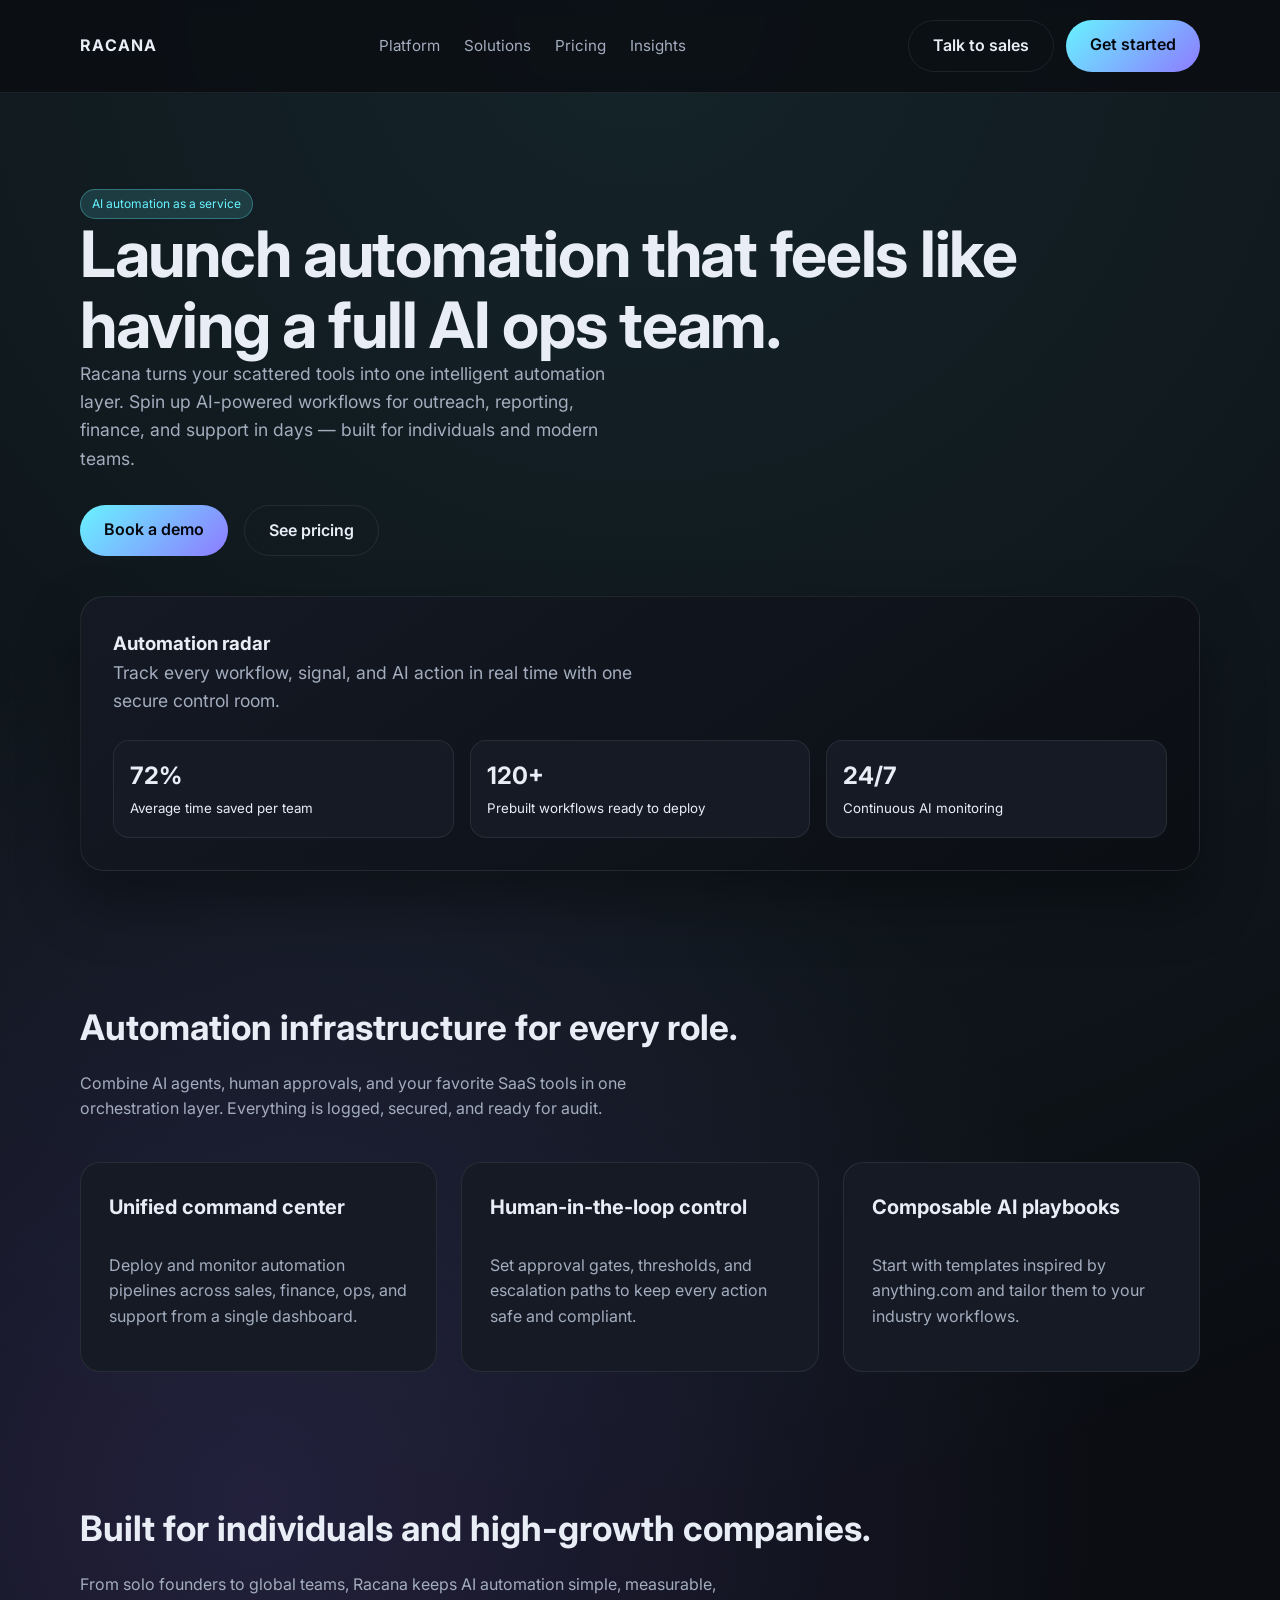
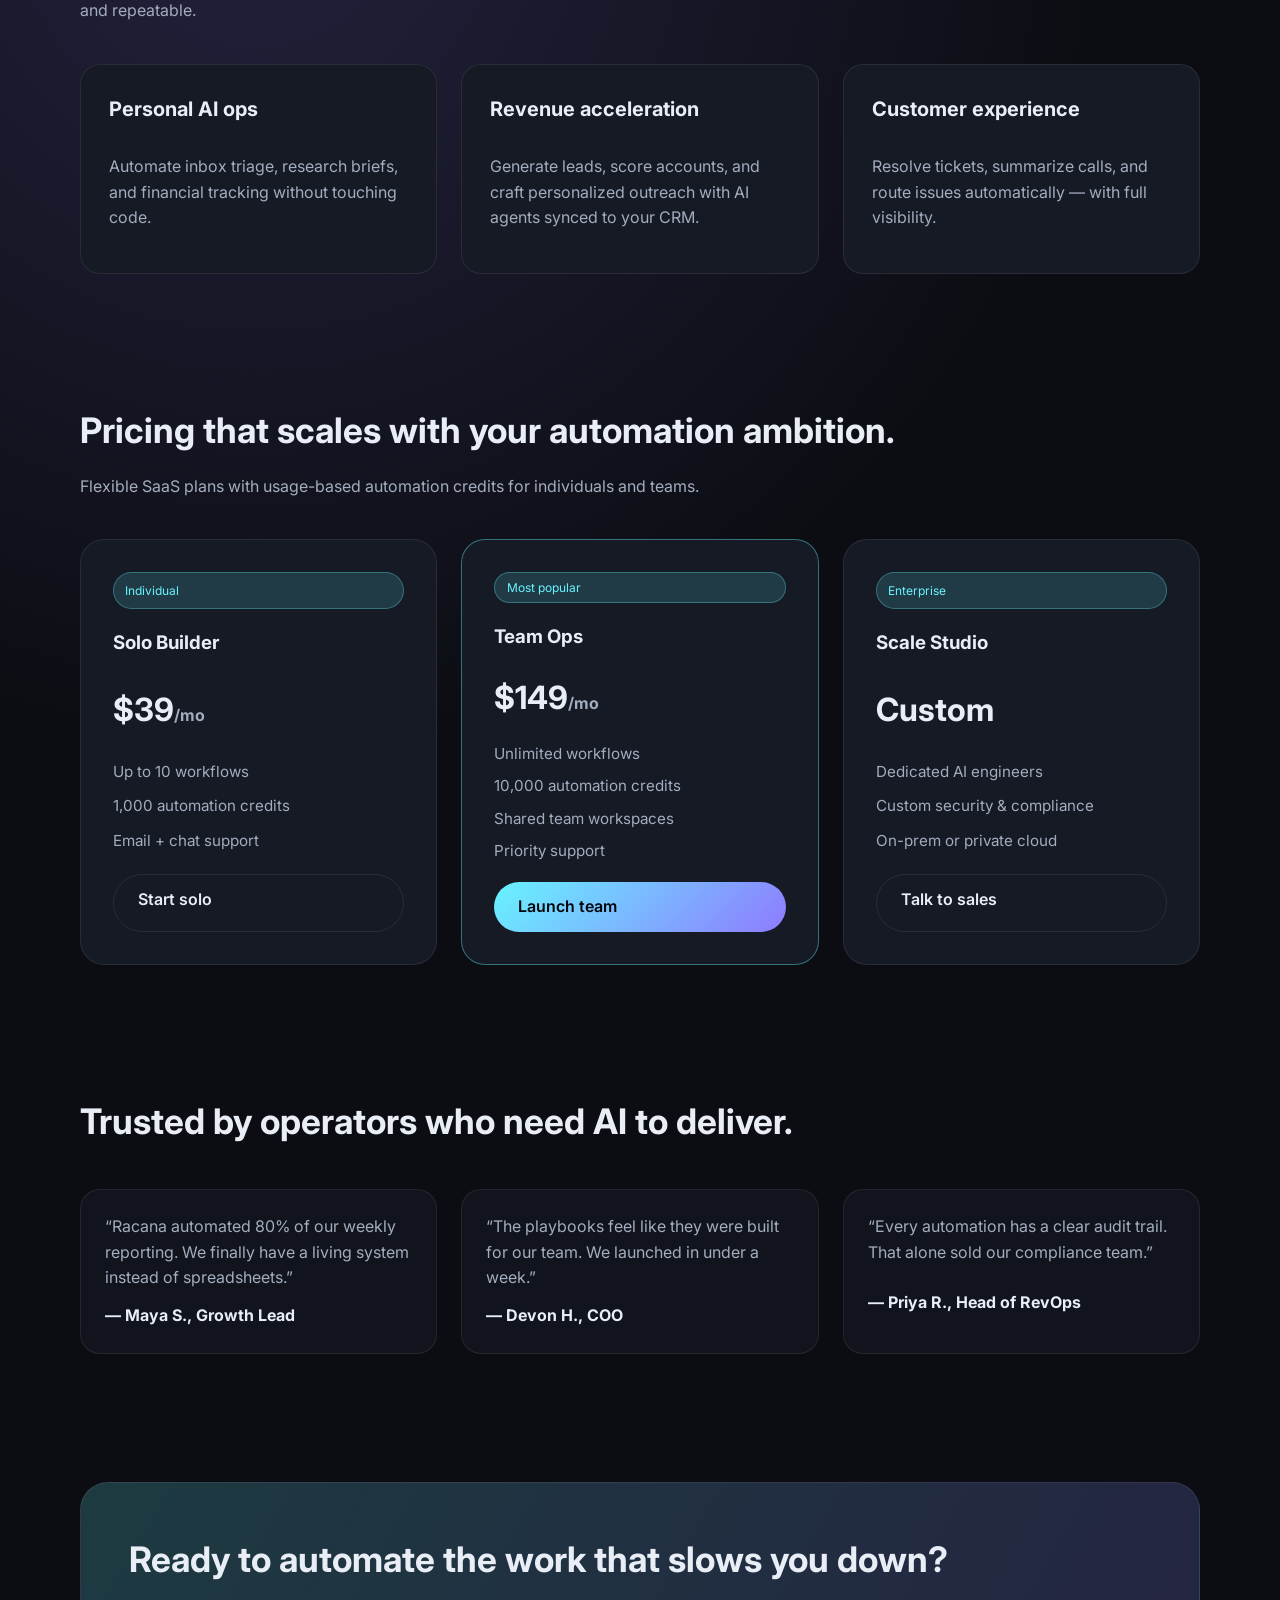
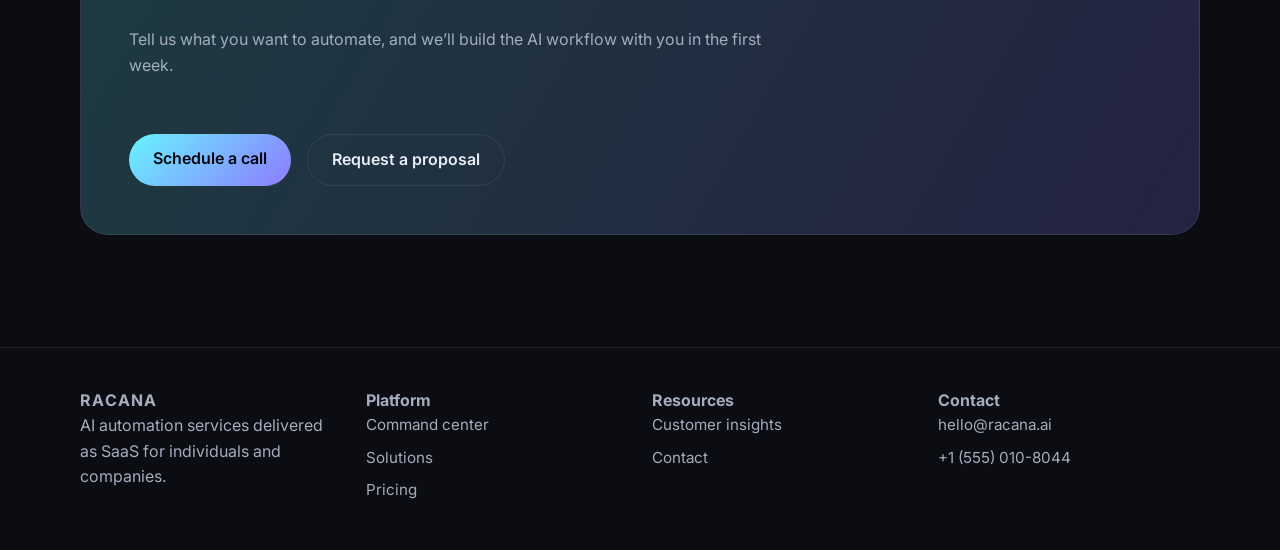
==== index.html @ 35eb3163 "Add AI automation landing page" ====
<!DOCTYPE html>
<html lang="en">
<head>
  <meta charset="UTF-8" />
  <meta name="viewport" content="width=device-width, initial-scale=1" />
  <title>Racana AI Automation</title>
  <link rel="preconnect" href="https://fonts.googleapis.com" />
  <link rel="preconnect" href="https://fonts.gstatic.com" crossorigin />
  <link href="https://fonts.googleapis.com/css2?family=Inter:wght@300;400;500;600;700&display=swap" rel="stylesheet" />
  <style>
    :root {
      color-scheme: dark;
      --bg: #0b0d12;
      --bg-alt: #11141c;
      --card: #151a25;
      --accent: #68f3ff;
      --accent-2: #8e7bff;
      --text: #e8edf6;
      --muted: #a3adbe;
      --line: rgba(255, 255, 255, 0.08);
    }

    * {
      box-sizing: border-box;
      margin: 0;
      padding: 0;
      font-family: "Inter", system-ui, -apple-system, sans-serif;
    }

    body {
      background: radial-gradient(circle at top, rgba(104, 243, 255, 0.1), transparent 40%),
        radial-gradient(circle at 20% 40%, rgba(142, 123, 255, 0.18), transparent 35%),
        var(--bg);
      color: var(--text);
      line-height: 1.6;
    }

    a {
      color: inherit;
      text-decoration: none;
    }

    header {
      border-bottom: 1px solid var(--line);
      backdrop-filter: blur(8px);
      position: sticky;
      top: 0;
      z-index: 10;
      background: rgba(11, 13, 18, 0.8);
    }

    .container {
      width: min(1120px, 92vw);
      margin: 0 auto;
    }

    .nav {
      display: flex;
      align-items: center;
      justify-content: space-between;
      padding: 1.25rem 0;
    }

    .logo {
      font-weight: 700;
      letter-spacing: 0.08em;
      font-size: 1rem;
    }

    .nav-links {
      display: flex;
      gap: 1.5rem;
      font-size: 0.95rem;
      color: var(--muted);
    }

    .nav-cta {
      display: flex;
      gap: 0.75rem;
    }

    .btn {
      padding: 0.75rem 1.5rem;
      border-radius: 999px;
      border: 1px solid var(--line);
      font-weight: 600;
      transition: all 0.2s ease;
    }

    .btn-primary {
      background: linear-gradient(135deg, var(--accent), var(--accent-2));
      color: #05070d;
      border: none;
    }

    .btn:hover {
      transform: translateY(-1px);
      box-shadow: 0 12px 24px rgba(0, 0, 0, 0.25);
    }

    .hero {
      padding: 6rem 0 4rem;
      display: grid;
      gap: 2.5rem;
    }

    .hero h1 {
      font-size: clamp(2.5rem, 5vw, 4rem);
      letter-spacing: -0.02em;
      line-height: 1.1;
    }

    .hero p {
      font-size: 1.1rem;
      color: var(--muted);
      max-width: 560px;
    }

    .hero-actions {
      display: flex;
      flex-wrap: wrap;
      gap: 1rem;
      margin-top: 2rem;
    }

    .hero-panel {
      background: linear-gradient(145deg, rgba(21, 26, 37, 0.9), rgba(11, 13, 18, 0.9));
      border: 1px solid var(--line);
      border-radius: 1.5rem;
      padding: 2rem;
      display: grid;
      gap: 1.5rem;
      box-shadow: 0 30px 60px rgba(0, 0, 0, 0.35);
    }

    .hero-metrics {
      display: grid;
      grid-template-columns: repeat(auto-fit, minmax(160px, 1fr));
      gap: 1rem;
    }

    .metric {
      background: var(--card);
      border-radius: 1rem;
      padding: 1rem;
      border: 1px solid var(--line);
    }

    .metric span {
      display: block;
      font-size: 1.5rem;
      font-weight: 700;
    }

    .section {
      padding: 4rem 0;
    }

    .section h2 {
      font-size: 2.2rem;
      margin-bottom: 1rem;
    }

    .section p {
      color: var(--muted);
      max-width: 640px;
    }

    .grid {
      display: grid;
      gap: 1.5rem;
      margin-top: 2.5rem;
    }

    .grid-3 {
      grid-template-columns: repeat(auto-fit, minmax(240px, 1fr));
    }

    .card {
      background: var(--card);
      border-radius: 1.25rem;
      padding: 1.75rem;
      border: 1px solid var(--line);
      display: grid;
      gap: 1rem;
      min-height: 210px;
    }

    .card h3 {
      font-size: 1.25rem;
    }

    .card p {
      color: var(--muted);
    }

    .pricing {
      display: grid;
      grid-template-columns: repeat(auto-fit, minmax(260px, 1fr));
      gap: 1.5rem;
      margin-top: 2.5rem;
    }

    .price-card {
      border-radius: 1.5rem;
      padding: 2rem;
      background: var(--card);
      border: 1px solid var(--line);
      display: grid;
      gap: 1.2rem;
    }

    .price {
      font-size: 2rem;
      font-weight: 700;
    }

    .badge {
      display: inline-flex;
      align-items: center;
      gap: 0.4rem;
      font-size: 0.75rem;
      padding: 0.3rem 0.7rem;
      border-radius: 999px;
      background: rgba(104, 243, 255, 0.15);
      color: var(--accent);
      border: 1px solid rgba(104, 243, 255, 0.3);
    }

    .list {
      display: grid;
      gap: 0.5rem;
      color: var(--muted);
      font-size: 0.95rem;
    }

    .testimonial {
      display: grid;
      gap: 0.75rem;
      background: var(--bg-alt);
      border-radius: 1.25rem;
      padding: 1.5rem;
      border: 1px solid var(--line);
    }

    .cta {
      background: linear-gradient(120deg, rgba(104, 243, 255, 0.2), rgba(142, 123, 255, 0.2));
      padding: 3rem;
      border-radius: 1.75rem;
      border: 1px solid var(--line);
      display: flex;
      flex-direction: column;
      gap: 1.5rem;
      align-items: flex-start;
    }

    footer {
      padding: 2.5rem 0 3rem;
      color: var(--muted);
      border-top: 1px solid var(--line);
      margin-top: 3rem;
    }

    .footer-grid {
      display: grid;
      gap: 1.5rem;
      grid-template-columns: repeat(auto-fit, minmax(160px, 1fr));
    }

    @media (max-width: 720px) {
      .nav-links {
        display: none;
      }

      .hero {
        padding-top: 4rem;
      }

      .cta {
        padding: 2rem;
      }
    }
  </style>
</head>
<body>
  <header>
    <div class="container nav">
      <div class="logo">RACANA</div>
      <nav class="nav-links">
        <a href="#platform">Platform</a>
        <a href="#solutions">Solutions</a>
        <a href="#pricing">Pricing</a>
        <a href="#insights">Insights</a>
      </nav>
      <div class="nav-cta">
        <a class="btn" href="#contact">Talk to sales</a>
        <a class="btn btn-primary" href="#contact">Get started</a>
      </div>
    </div>
  </header>

  <main>
    <section class="hero container">
      <div>
        <span class="badge">AI automation as a service</span>
        <h1>Launch automation that feels like having a full AI ops team.</h1>
        <p>
          Racana turns your scattered tools into one intelligent automation layer. Spin up AI-powered workflows for
          outreach, reporting, finance, and support in days — built for individuals and modern teams.
        </p>
        <div class="hero-actions">
          <a class="btn btn-primary" href="#contact">Book a demo</a>
          <a class="btn" href="#pricing">See pricing</a>
        </div>
      </div>
      <div class="hero-panel">
        <div>
          <h3>Automation radar</h3>
          <p>Track every workflow, signal, and AI action in real time with one secure control room.</p>
        </div>
        <div class="hero-metrics">
          <div class="metric">
            <span>72%</span>
            <small>Average time saved per team</small>
          </div>
          <div class="metric">
            <span>120+</span>
            <small>Prebuilt workflows ready to deploy</small>
          </div>
          <div class="metric">
            <span>24/7</span>
            <small>Continuous AI monitoring</small>
          </div>
        </div>
      </div>
    </section>

    <section id="platform" class="section container">
      <h2>Automation infrastructure for every role.</h2>
      <p>
        Combine AI agents, human approvals, and your favorite SaaS tools in one orchestration layer. Everything is
        logged, secured, and ready for audit.
      </p>
      <div class="grid grid-3">
        <div class="card">
          <h3>Unified command center</h3>
          <p>Deploy and monitor automation pipelines across sales, finance, ops, and support from a single dashboard.</p>
        </div>
        <div class="card">
          <h3>Human-in-the-loop control</h3>
          <p>Set approval gates, thresholds, and escalation paths to keep every action safe and compliant.</p>
        </div>
        <div class="card">
          <h3>Composable AI playbooks</h3>
          <p>Start with templates inspired by anything.com and tailor them to your industry workflows.</p>
        </div>
      </div>
    </section>

    <section id="solutions" class="section container">
      <h2>Built for individuals and high-growth companies.</h2>
      <p>
        From solo founders to global teams, Racana keeps AI automation simple, measurable, and repeatable.
      </p>
      <div class="grid grid-3">
        <div class="card">
          <h3>Personal AI ops</h3>
          <p>Automate inbox triage, research briefs, and financial tracking without touching code.</p>
        </div>
        <div class="card">
          <h3>Revenue acceleration</h3>
          <p>Generate leads, score accounts, and craft personalized outreach with AI agents synced to your CRM.</p>
        </div>
        <div class="card">
          <h3>Customer experience</h3>
          <p>Resolve tickets, summarize calls, and route issues automatically — with full visibility.</p>
        </div>
      </div>
    </section>

    <section id="pricing" class="section container">
      <h2>Pricing that scales with your automation ambition.</h2>
      <p>Flexible SaaS plans with usage-based automation credits for individuals and teams.</p>
      <div class="pricing">
        <div class="price-card">
          <span class="badge">Individual</span>
          <h3>Solo Builder</h3>
          <div class="price">$39<span style="font-size: 1rem; color: var(--muted);">/mo</span></div>
          <div class="list">
            <span>Up to 10 workflows</span>
            <span>1,000 automation credits</span>
            <span>Email + chat support</span>
          </div>
          <a class="btn" href="#contact">Start solo</a>
        </div>
        <div class="price-card" style="border: 1px solid rgba(104, 243, 255, 0.4);">
          <span class="badge">Most popular</span>
          <h3>Team Ops</h3>
          <div class="price">$149<span style="font-size: 1rem; color: var(--muted);">/mo</span></div>
          <div class="list">
            <span>Unlimited workflows</span>
            <span>10,000 automation credits</span>
            <span>Shared team workspaces</span>
            <span>Priority support</span>
          </div>
          <a class="btn btn-primary" href="#contact">Launch team</a>
        </div>
        <div class="price-card">
          <span class="badge">Enterprise</span>
          <h3>Scale Studio</h3>
          <div class="price">Custom</div>
          <div class="list">
            <span>Dedicated AI engineers</span>
            <span>Custom security & compliance</span>
            <span>On-prem or private cloud</span>
          </div>
          <a class="btn" href="#contact">Talk to sales</a>
        </div>
      </div>
    </section>

    <section id="insights" class="section container">
      <h2>Trusted by operators who need AI to deliver.</h2>
      <div class="grid grid-3">
        <div class="testimonial">
          <p>“Racana automated 80% of our weekly reporting. We finally have a living system instead of spreadsheets.”</p>
          <strong>— Maya S., Growth Lead</strong>
        </div>
        <div class="testimonial">
          <p>“The playbooks feel like they were built for our team. We launched in under a week.”</p>
          <strong>— Devon H., COO</strong>
        </div>
        <div class="testimonial">
          <p>“Every automation has a clear audit trail. That alone sold our compliance team.”</p>
          <strong>— Priya R., Head of RevOps</strong>
        </div>
      </div>
    </section>

    <section id="contact" class="section container">
      <div class="cta">
        <h2>Ready to automate the work that slows you down?</h2>
        <p>Tell us what you want to automate, and we’ll build the AI workflow with you in the first week.</p>
        <div class="hero-actions">
          <a class="btn btn-primary" href="mailto:hello@racana.ai">Schedule a call</a>
          <a class="btn" href="mailto:hello@racana.ai">Request a proposal</a>
        </div>
      </div>
    </section>
  </main>

  <footer>
    <div class="container footer-grid">
      <div>
        <div class="logo">RACANA</div>
        <p>AI automation services delivered as SaaS for individuals and companies.</p>
      </div>
      <div>
        <strong>Platform</strong>
        <div class="list">
          <a href="#platform">Command center</a>
          <a href="#solutions">Solutions</a>
          <a href="#pricing">Pricing</a>
        </div>
      </div>
      <div>
        <strong>Resources</strong>
        <div class="list">
          <a href="#insights">Customer insights</a>
          <a href="#contact">Contact</a>
        </div>
      </div>
      <div>
        <strong>Contact</strong>
        <div class="list">
          <span>hello@racana.ai</span>
          <span>+1 (555) 010-8044</span>
        </div>
      </div>
    </div>
  </footer>
</body>
</html>
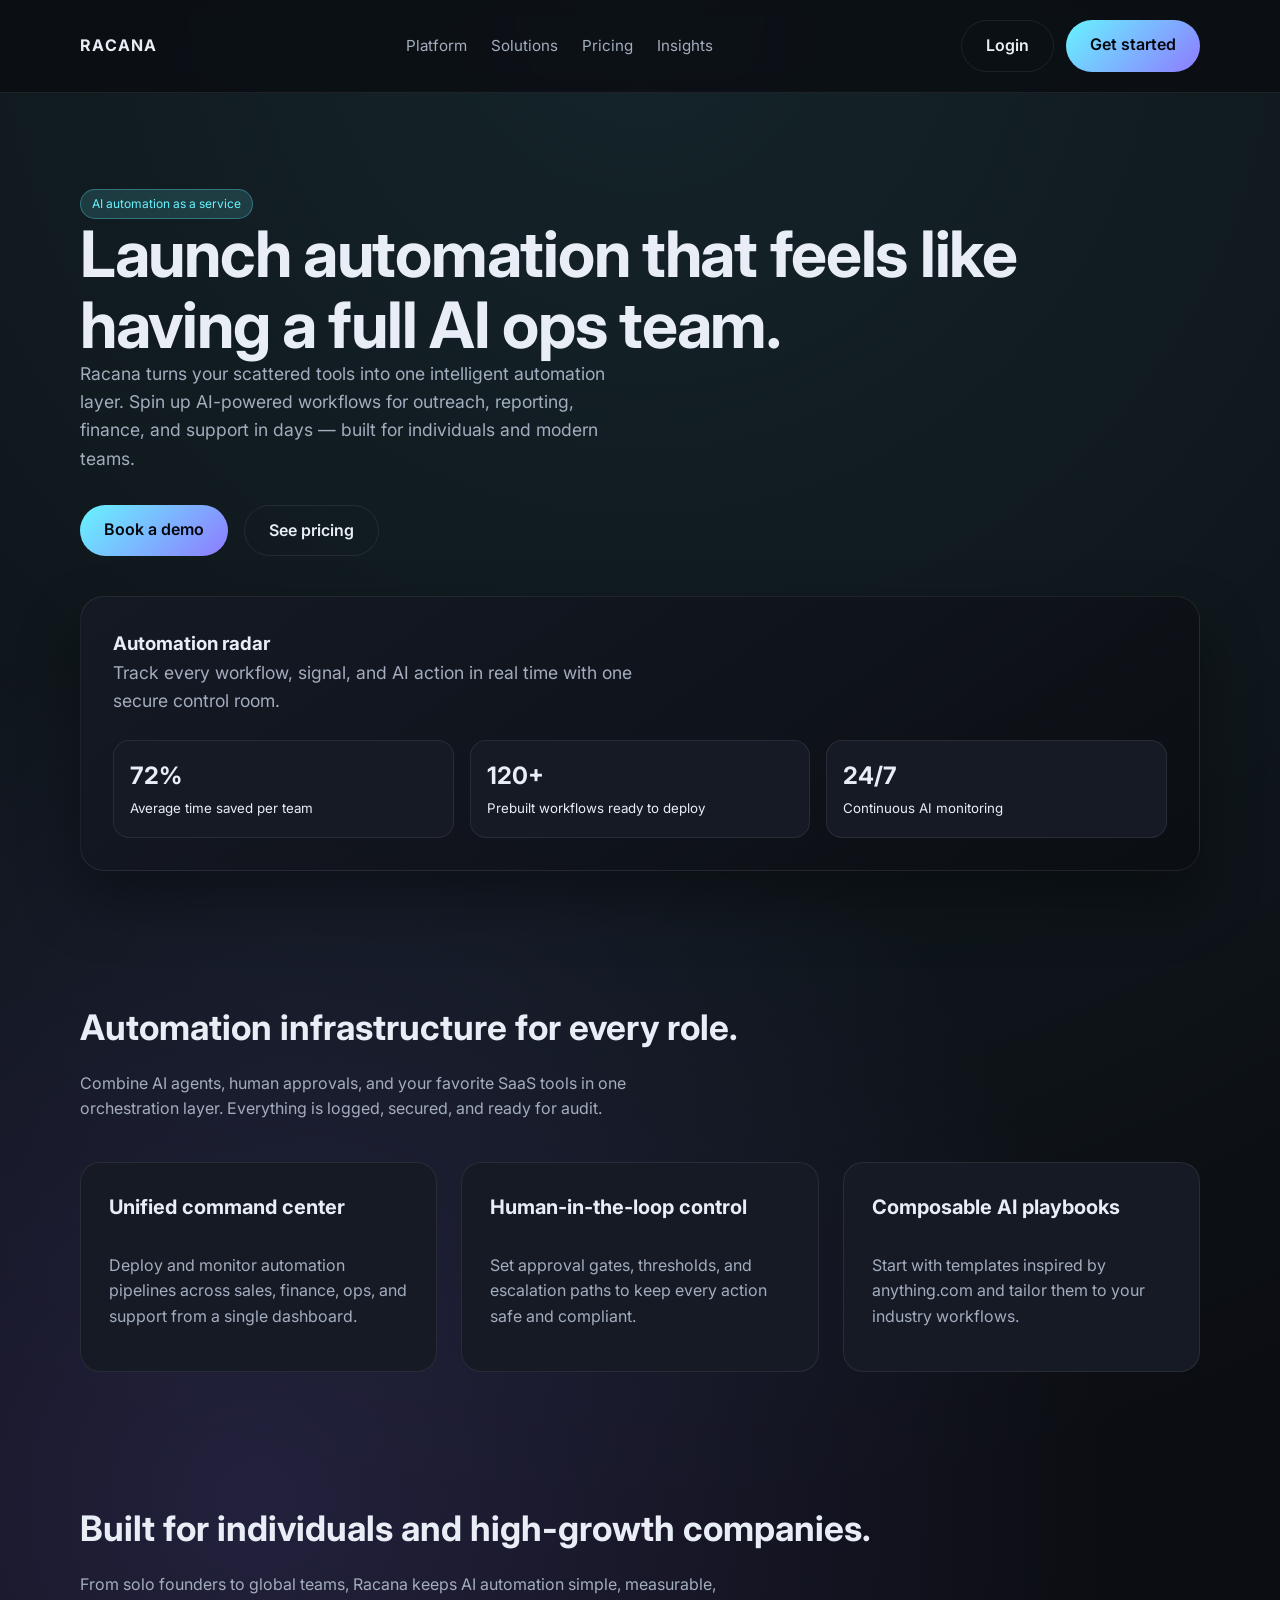
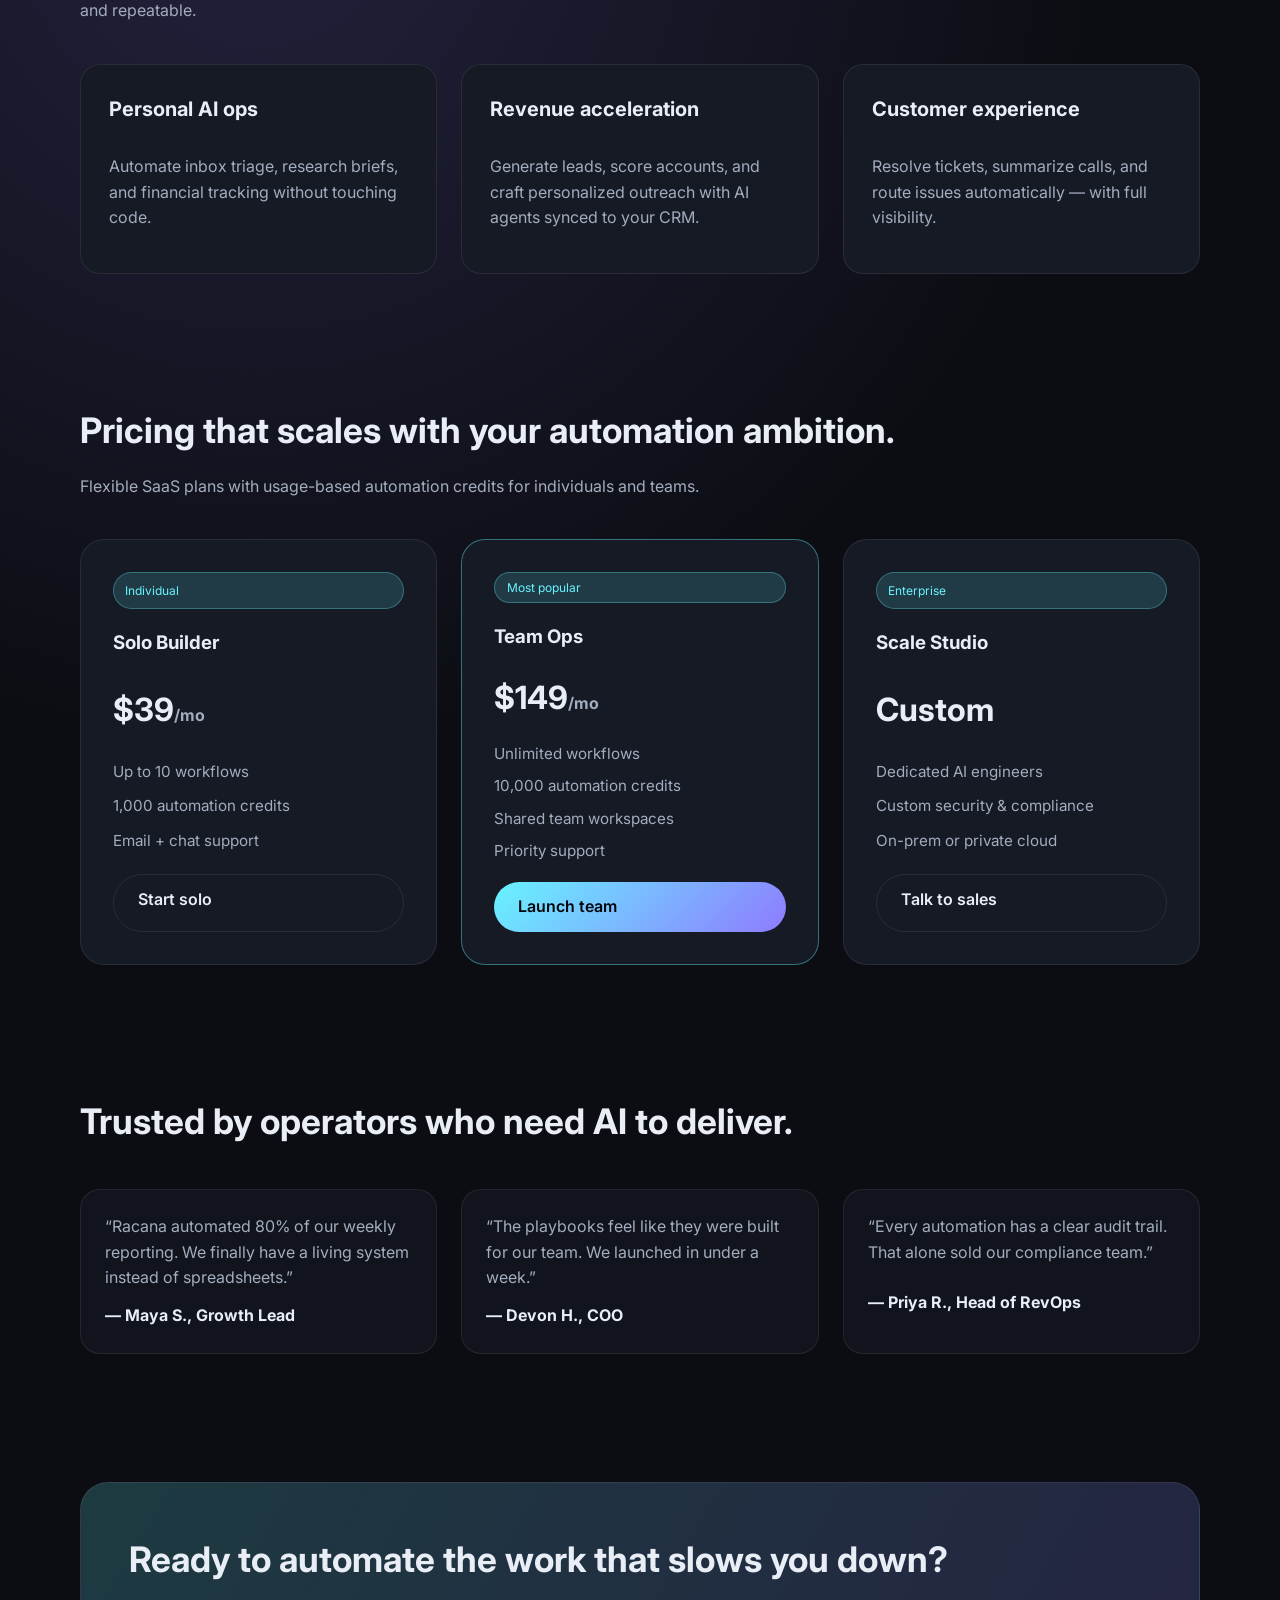
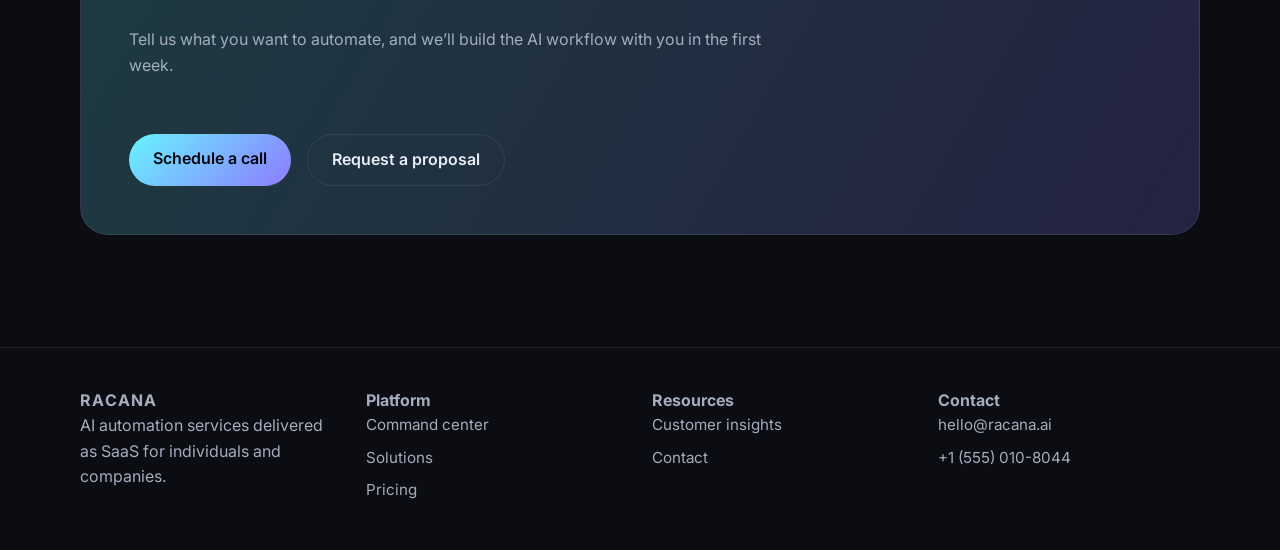
==== commit 44531c41: "Add Google login page" ====
--- a/index.html
+++ b/index.html
@@ -7,280 +7,7 @@
   <link rel="preconnect" href="https://fonts.googleapis.com" />
   <link rel="preconnect" href="https://fonts.gstatic.com" crossorigin />
   <link href="https://fonts.googleapis.com/css2?family=Inter:wght@300;400;500;600;700&display=swap" rel="stylesheet" />
-  <style>
-    :root {
-      color-scheme: dark;
-      --bg: #0b0d12;
-      --bg-alt: #11141c;
-      --card: #151a25;
-      --accent: #68f3ff;
-      --accent-2: #8e7bff;
-      --text: #e8edf6;
-      --muted: #a3adbe;
-      --line: rgba(255, 255, 255, 0.08);
-    }
-
-    * {
-      box-sizing: border-box;
-      margin: 0;
-      padding: 0;
-      font-family: "Inter", system-ui, -apple-system, sans-serif;
-    }
-
-    body {
-      background: radial-gradient(circle at top, rgba(104, 243, 255, 0.1), transparent 40%),
-        radial-gradient(circle at 20% 40%, rgba(142, 123, 255, 0.18), transparent 35%),
-        var(--bg);
-      color: var(--text);
-      line-height: 1.6;
-    }
-
-    a {
-      color: inherit;
-      text-decoration: none;
-    }
-
-    header {
-      border-bottom: 1px solid var(--line);
-      backdrop-filter: blur(8px);
-      position: sticky;
-      top: 0;
-      z-index: 10;
-      background: rgba(11, 13, 18, 0.8);
-    }
-
-    .container {
-      width: min(1120px, 92vw);
-      margin: 0 auto;
-    }
-
-    .nav {
-      display: flex;
-      align-items: center;
-      justify-content: space-between;
-      padding: 1.25rem 0;
-    }
-
-    .logo {
-      font-weight: 700;
-      letter-spacing: 0.08em;
-      font-size: 1rem;
-    }
-
-    .nav-links {
-      display: flex;
-      gap: 1.5rem;
-      font-size: 0.95rem;
-      color: var(--muted);
-    }
-
-    .nav-cta {
-      display: flex;
-      gap: 0.75rem;
-    }
-
-    .btn {
-      padding: 0.75rem 1.5rem;
-      border-radius: 999px;
-      border: 1px solid var(--line);
-      font-weight: 600;
-      transition: all 0.2s ease;
-    }
-
-    .btn-primary {
-      background: linear-gradient(135deg, var(--accent), var(--accent-2));
-      color: #05070d;
-      border: none;
-    }
-
-    .btn:hover {
-      transform: translateY(-1px);
-      box-shadow: 0 12px 24px rgba(0, 0, 0, 0.25);
-    }
-
-    .hero {
-      padding: 6rem 0 4rem;
-      display: grid;
-      gap: 2.5rem;
-    }
-
-    .hero h1 {
-      font-size: clamp(2.5rem, 5vw, 4rem);
-      letter-spacing: -0.02em;
-      line-height: 1.1;
-    }
-
-    .hero p {
-      font-size: 1.1rem;
-      color: var(--muted);
-      max-width: 560px;
-    }
-
-    .hero-actions {
-      display: flex;
-      flex-wrap: wrap;
-      gap: 1rem;
-      margin-top: 2rem;
-    }
-
-    .hero-panel {
-      background: linear-gradient(145deg, rgba(21, 26, 37, 0.9), rgba(11, 13, 18, 0.9));
-      border: 1px solid var(--line);
-      border-radius: 1.5rem;
-      padding: 2rem;
-      display: grid;
-      gap: 1.5rem;
-      box-shadow: 0 30px 60px rgba(0, 0, 0, 0.35);
-    }
-
-    .hero-metrics {
-      display: grid;
-      grid-template-columns: repeat(auto-fit, minmax(160px, 1fr));
-      gap: 1rem;
-    }
-
-    .metric {
-      background: var(--card);
-      border-radius: 1rem;
-      padding: 1rem;
-      border: 1px solid var(--line);
-    }
-
-    .metric span {
-      display: block;
-      font-size: 1.5rem;
-      font-weight: 700;
-    }
-
-    .section {
-      padding: 4rem 0;
-    }
-
-    .section h2 {
-      font-size: 2.2rem;
-      margin-bottom: 1rem;
-    }
-
-    .section p {
-      color: var(--muted);
-      max-width: 640px;
-    }
-
-    .grid {
-      display: grid;
-      gap: 1.5rem;
-      margin-top: 2.5rem;
-    }
-
-    .grid-3 {
-      grid-template-columns: repeat(auto-fit, minmax(240px, 1fr));
-    }
-
-    .card {
-      background: var(--card);
-      border-radius: 1.25rem;
-      padding: 1.75rem;
-      border: 1px solid var(--line);
-      display: grid;
-      gap: 1rem;
-      min-height: 210px;
-    }
-
-    .card h3 {
-      font-size: 1.25rem;
-    }
-
-    .card p {
-      color: var(--muted);
-    }
-
-    .pricing {
-      display: grid;
-      grid-template-columns: repeat(auto-fit, minmax(260px, 1fr));
-      gap: 1.5rem;
-      margin-top: 2.5rem;
-    }
-
-    .price-card {
-      border-radius: 1.5rem;
-      padding: 2rem;
-      background: var(--card);
-      border: 1px solid var(--line);
-      display: grid;
-      gap: 1.2rem;
-    }
-
-    .price {
-      font-size: 2rem;
-      font-weight: 700;
-    }
-
-    .badge {
-      display: inline-flex;
-      align-items: center;
-      gap: 0.4rem;
-      font-size: 0.75rem;
-      padding: 0.3rem 0.7rem;
-      border-radius: 999px;
-      background: rgba(104, 243, 255, 0.15);
-      color: var(--accent);
-      border: 1px solid rgba(104, 243, 255, 0.3);
-    }
-
-    .list {
-      display: grid;
-      gap: 0.5rem;
-      color: var(--muted);
-      font-size: 0.95rem;
-    }
-
-    .testimonial {
-      display: grid;
-      gap: 0.75rem;
-      background: var(--bg-alt);
-      border-radius: 1.25rem;
-      padding: 1.5rem;
-      border: 1px solid var(--line);
-    }
-
-    .cta {
-      background: linear-gradient(120deg, rgba(104, 243, 255, 0.2), rgba(142, 123, 255, 0.2));
-      padding: 3rem;
-      border-radius: 1.75rem;
-      border: 1px solid var(--line);
-      display: flex;
-      flex-direction: column;
-      gap: 1.5rem;
-      align-items: flex-start;
-    }
-
-    footer {
-      padding: 2.5rem 0 3rem;
-      color: var(--muted);
-      border-top: 1px solid var(--line);
-      margin-top: 3rem;
-    }
-
-    .footer-grid {
-      display: grid;
-      gap: 1.5rem;
-      grid-template-columns: repeat(auto-fit, minmax(160px, 1fr));
-    }
-
-    @media (max-width: 720px) {
-      .nav-links {
-        display: none;
-      }
-
-      .hero {
-        padding-top: 4rem;
-      }
-
-      .cta {
-        padding: 2rem;
-      }
-    }
-  </style>
+  <link rel="stylesheet" href="css/main.css" />
 </head>
 <body>
   <header>
@@ -293,7 +20,7 @@
         <a href="#insights">Insights</a>
       </nav>
       <div class="nav-cta">
-        <a class="btn" href="#contact">Talk to sales</a>
+        <a class="btn" href="google-login.html">Login</a>
         <a class="btn btn-primary" href="#contact">Get started</a>
       </div>
     </div>
@@ -479,5 +206,6 @@
       </div>
     </div>
   </footer>
+  <script src="js/main.js"></script>
 </body>
 </html>
--- a/css/main.css
+++ b/css/main.css
@@ -0,0 +1,272 @@
+:root {
+  color-scheme: dark;
+  --bg: #0b0d12;
+  --bg-alt: #11141c;
+  --card: #151a25;
+  --accent: #68f3ff;
+  --accent-2: #8e7bff;
+  --text: #e8edf6;
+  --muted: #a3adbe;
+  --line: rgba(255, 255, 255, 0.08);
+}
+
+* {
+  box-sizing: border-box;
+  margin: 0;
+  padding: 0;
+  font-family: "Inter", system-ui, -apple-system, sans-serif;
+}
+
+body {
+  background: radial-gradient(circle at top, rgba(104, 243, 255, 0.1), transparent 40%),
+    radial-gradient(circle at 20% 40%, rgba(142, 123, 255, 0.18), transparent 35%),
+    var(--bg);
+  color: var(--text);
+  line-height: 1.6;
+}
+
+a {
+  color: inherit;
+  text-decoration: none;
+}
+
+header {
+  border-bottom: 1px solid var(--line);
+  backdrop-filter: blur(8px);
+  position: sticky;
+  top: 0;
+  z-index: 10;
+  background: rgba(11, 13, 18, 0.8);
+}
+
+.container {
+  width: min(1120px, 92vw);
+  margin: 0 auto;
+}
+
+.nav {
+  display: flex;
+  align-items: center;
+  justify-content: space-between;
+  padding: 1.25rem 0;
+}
+
+.logo {
+  font-weight: 700;
+  letter-spacing: 0.08em;
+  font-size: 1rem;
+}
+
+.nav-links {
+  display: flex;
+  gap: 1.5rem;
+  font-size: 0.95rem;
+  color: var(--muted);
+}
+
+.nav-cta {
+  display: flex;
+  gap: 0.75rem;
+}
+
+.btn {
+  padding: 0.75rem 1.5rem;
+  border-radius: 999px;
+  border: 1px solid var(--line);
+  font-weight: 600;
+  transition: all 0.2s ease;
+}
+
+.btn-primary {
+  background: linear-gradient(135deg, var(--accent), var(--accent-2));
+  color: #05070d;
+  border: none;
+}
+
+.btn:hover {
+  transform: translateY(-1px);
+  box-shadow: 0 12px 24px rgba(0, 0, 0, 0.25);
+}
+
+.hero {
+  padding: 6rem 0 4rem;
+  display: grid;
+  gap: 2.5rem;
+}
+
+.hero h1 {
+  font-size: clamp(2.5rem, 5vw, 4rem);
+  letter-spacing: -0.02em;
+  line-height: 1.1;
+}
+
+.hero p {
+  font-size: 1.1rem;
+  color: var(--muted);
+  max-width: 560px;
+}
+
+.hero-actions {
+  display: flex;
+  flex-wrap: wrap;
+  gap: 1rem;
+  margin-top: 2rem;
+}
+
+.hero-panel {
+  background: linear-gradient(145deg, rgba(21, 26, 37, 0.9), rgba(11, 13, 18, 0.9));
+  border: 1px solid var(--line);
+  border-radius: 1.5rem;
+  padding: 2rem;
+  display: grid;
+  gap: 1.5rem;
+  box-shadow: 0 30px 60px rgba(0, 0, 0, 0.35);
+}
+
+.hero-metrics {
+  display: grid;
+  grid-template-columns: repeat(auto-fit, minmax(160px, 1fr));
+  gap: 1rem;
+}
+
+.metric {
+  background: var(--card);
+  border-radius: 1rem;
+  padding: 1rem;
+  border: 1px solid var(--line);
+}
+
+.metric span {
+  display: block;
+  font-size: 1.5rem;
+  font-weight: 700;
+}
+
+.section {
+  padding: 4rem 0;
+}
+
+.section h2 {
+  font-size: 2.2rem;
+  margin-bottom: 1rem;
+}
+
+.section p {
+  color: var(--muted);
+  max-width: 640px;
+}
+
+.grid {
+  display: grid;
+  gap: 1.5rem;
+  margin-top: 2.5rem;
+}
+
+.grid-3 {
+  grid-template-columns: repeat(auto-fit, minmax(240px, 1fr));
+}
+
+.card {
+  background: var(--card);
+  border-radius: 1.25rem;
+  padding: 1.75rem;
+  border: 1px solid var(--line);
+  display: grid;
+  gap: 1rem;
+  min-height: 210px;
+}
+
+.card h3 {
+  font-size: 1.25rem;
+}
+
+.card p {
+  color: var(--muted);
+}
+
+.pricing {
+  display: grid;
+  grid-template-columns: repeat(auto-fit, minmax(260px, 1fr));
+  gap: 1.5rem;
+  margin-top: 2.5rem;
+}
+
+.price-card {
+  border-radius: 1.5rem;
+  padding: 2rem;
+  background: var(--card);
+  border: 1px solid var(--line);
+  display: grid;
+  gap: 1.2rem;
+}
+
+.price {
+  font-size: 2rem;
+  font-weight: 700;
+}
+
+.badge {
+  display: inline-flex;
+  align-items: center;
+  gap: 0.4rem;
+  font-size: 0.75rem;
+  padding: 0.3rem 0.7rem;
+  border-radius: 999px;
+  background: rgba(104, 243, 255, 0.15);
+  color: var(--accent);
+  border: 1px solid rgba(104, 243, 255, 0.3);
+}
+
+.list {
+  display: grid;
+  gap: 0.5rem;
+  color: var(--muted);
+  font-size: 0.95rem;
+}
+
+.testimonial {
+  display: grid;
+  gap: 0.75rem;
+  background: var(--bg-alt);
+  border-radius: 1.25rem;
+  padding: 1.5rem;
+  border: 1px solid var(--line);
+}
+
+.cta {
+  background: linear-gradient(120deg, rgba(104, 243, 255, 0.2), rgba(142, 123, 255, 0.2));
+  padding: 3rem;
+  border-radius: 1.75rem;
+  border: 1px solid var(--line);
+  display: flex;
+  flex-direction: column;
+  gap: 1.5rem;
+  align-items: flex-start;
+}
+
+footer {
+  padding: 2.5rem 0 3rem;
+  color: var(--muted);
+  border-top: 1px solid var(--line);
+  margin-top: 3rem;
+}
+
+.footer-grid {
+  display: grid;
+  gap: 1.5rem;
+  grid-template-columns: repeat(auto-fit, minmax(160px, 1fr));
+}
+
+@media (max-width: 720px) {
+  .nav-links {
+    display: none;
+  }
+
+  .hero {
+    padding-top: 4rem;
+  }
+
+  .cta {
+    padding: 2rem;
+  }
+}
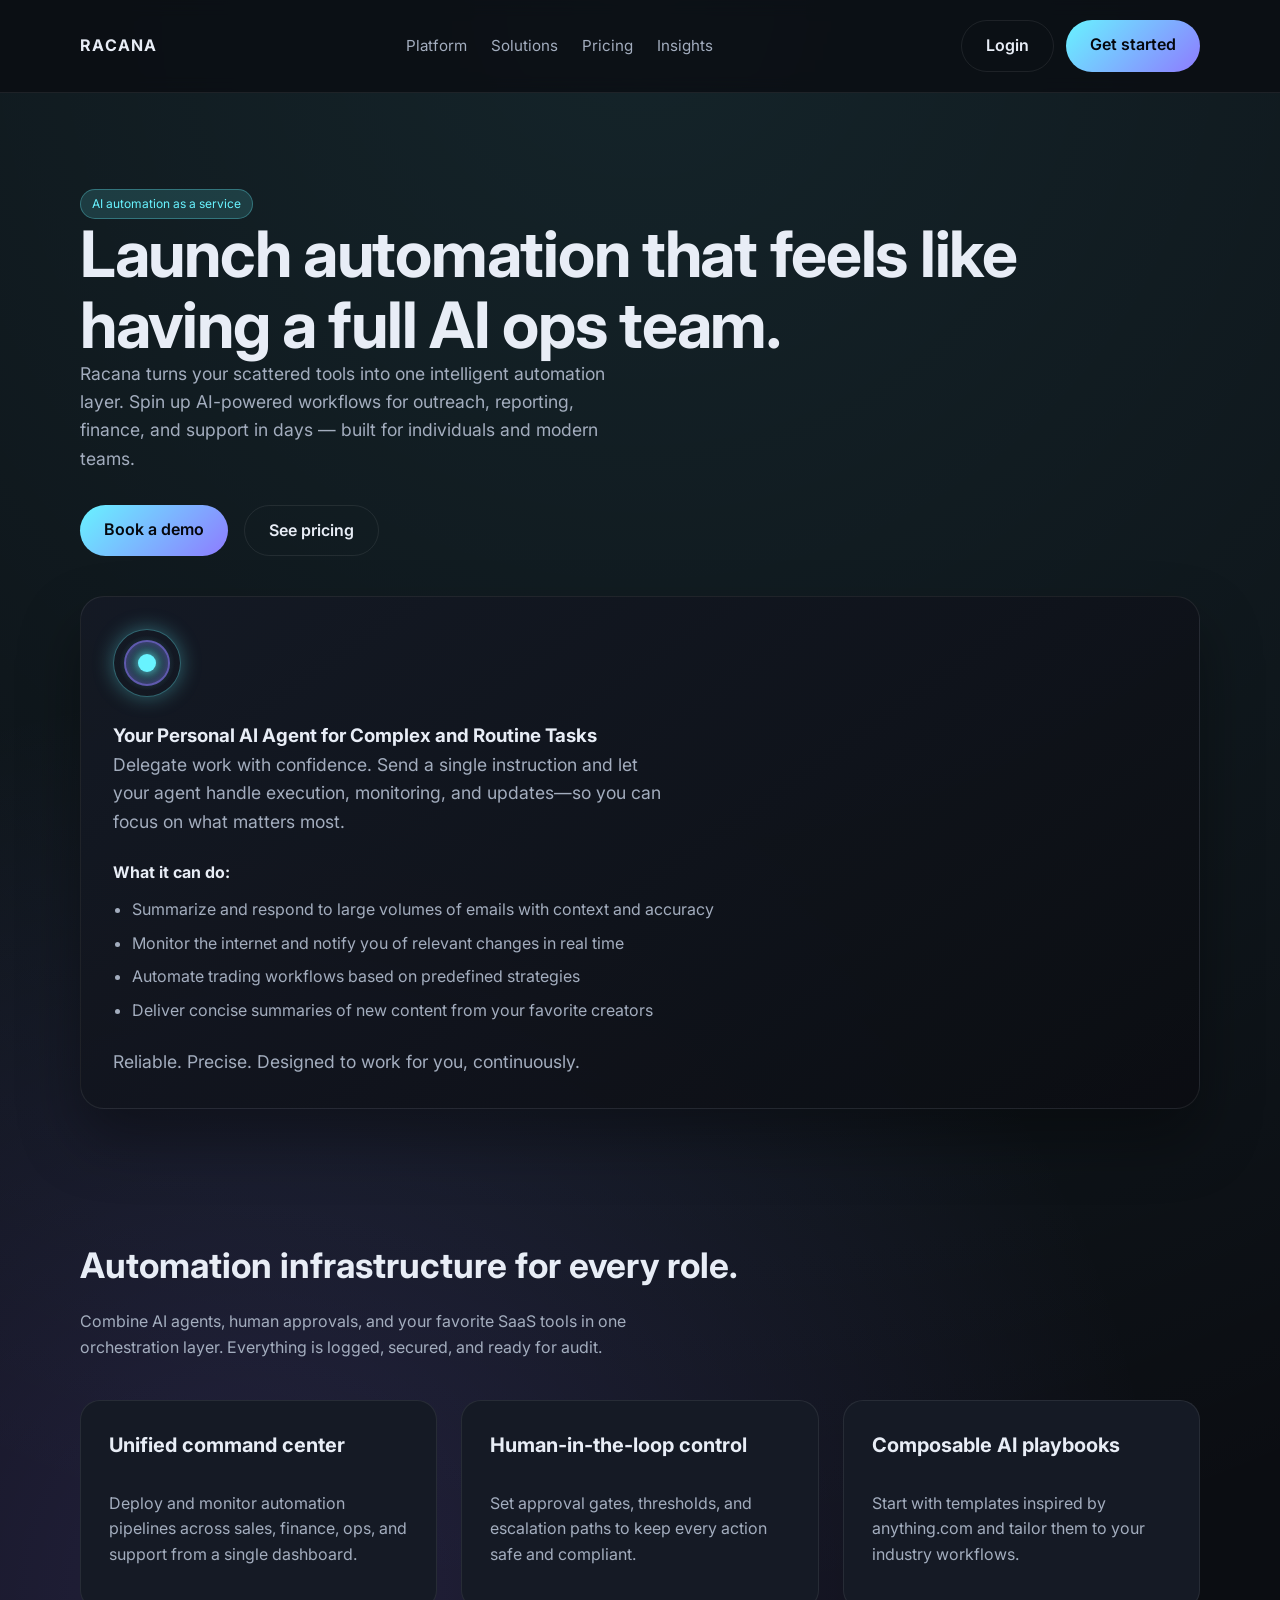
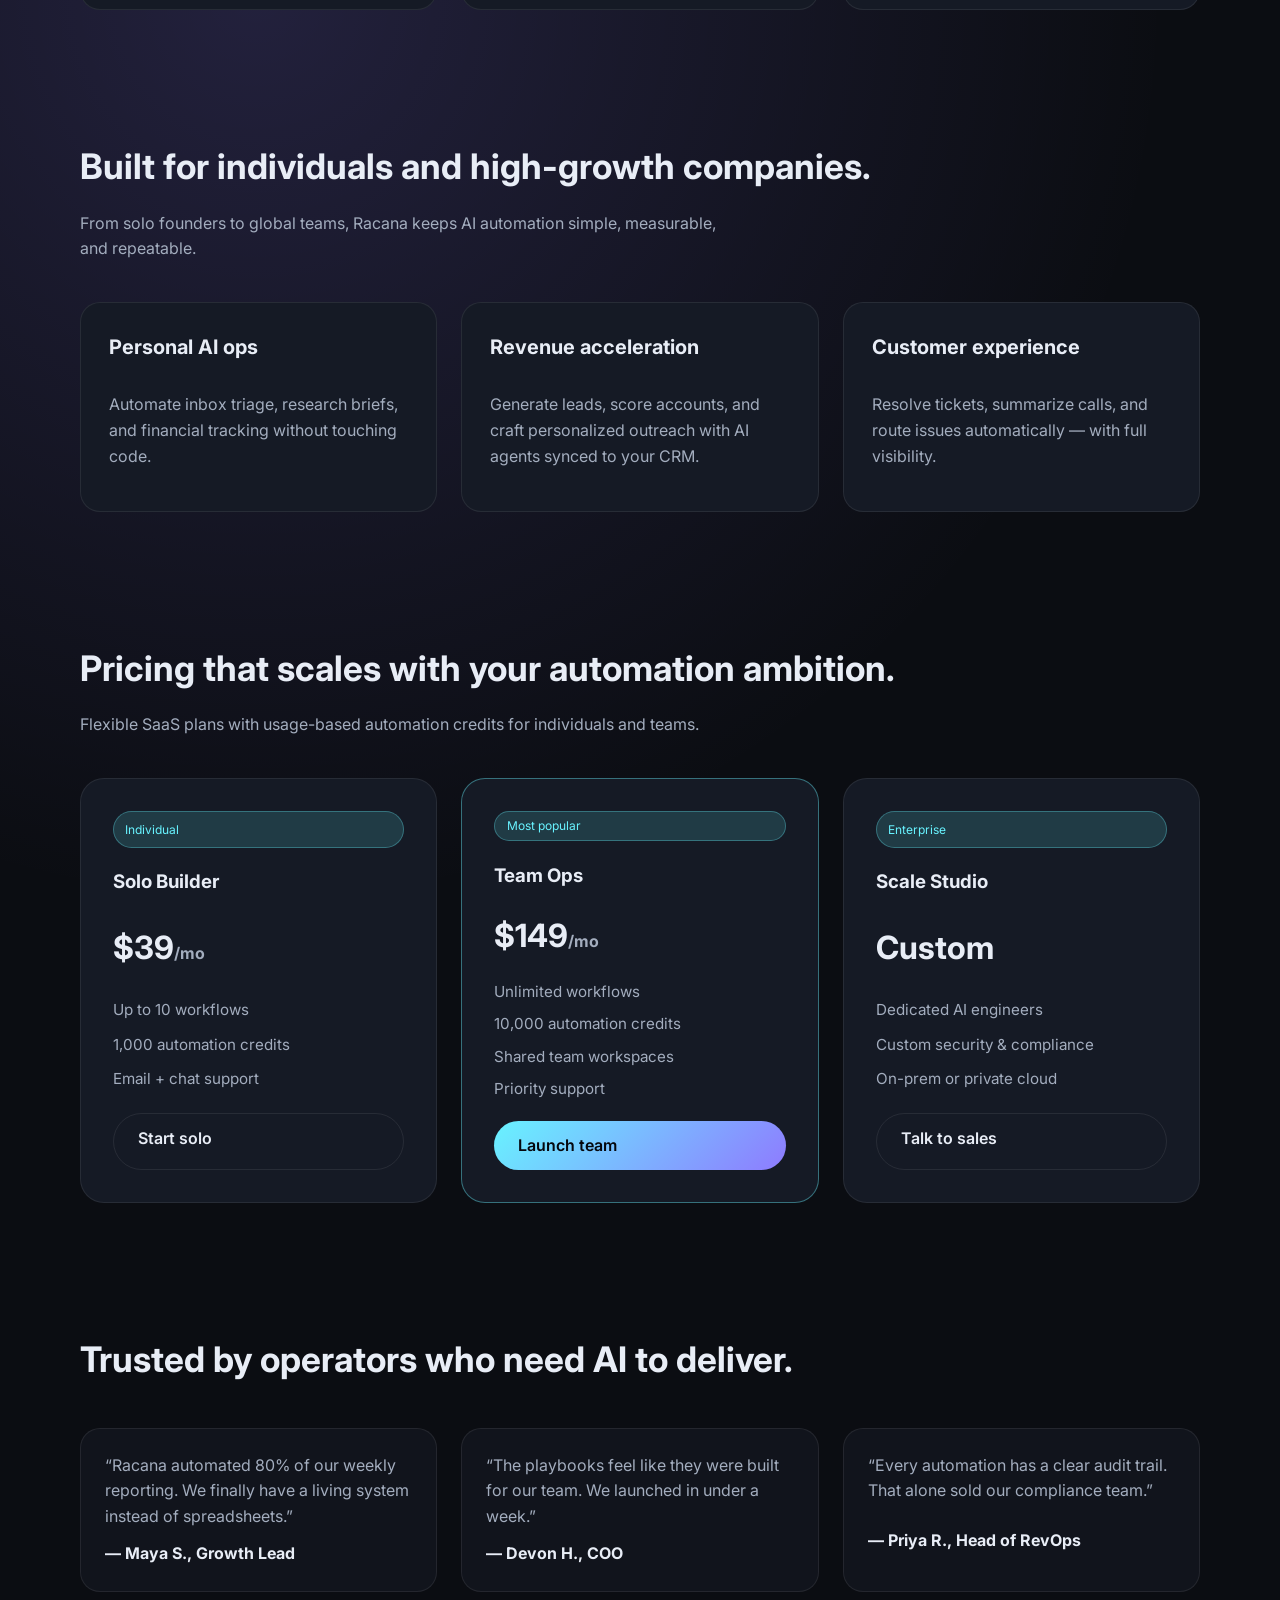
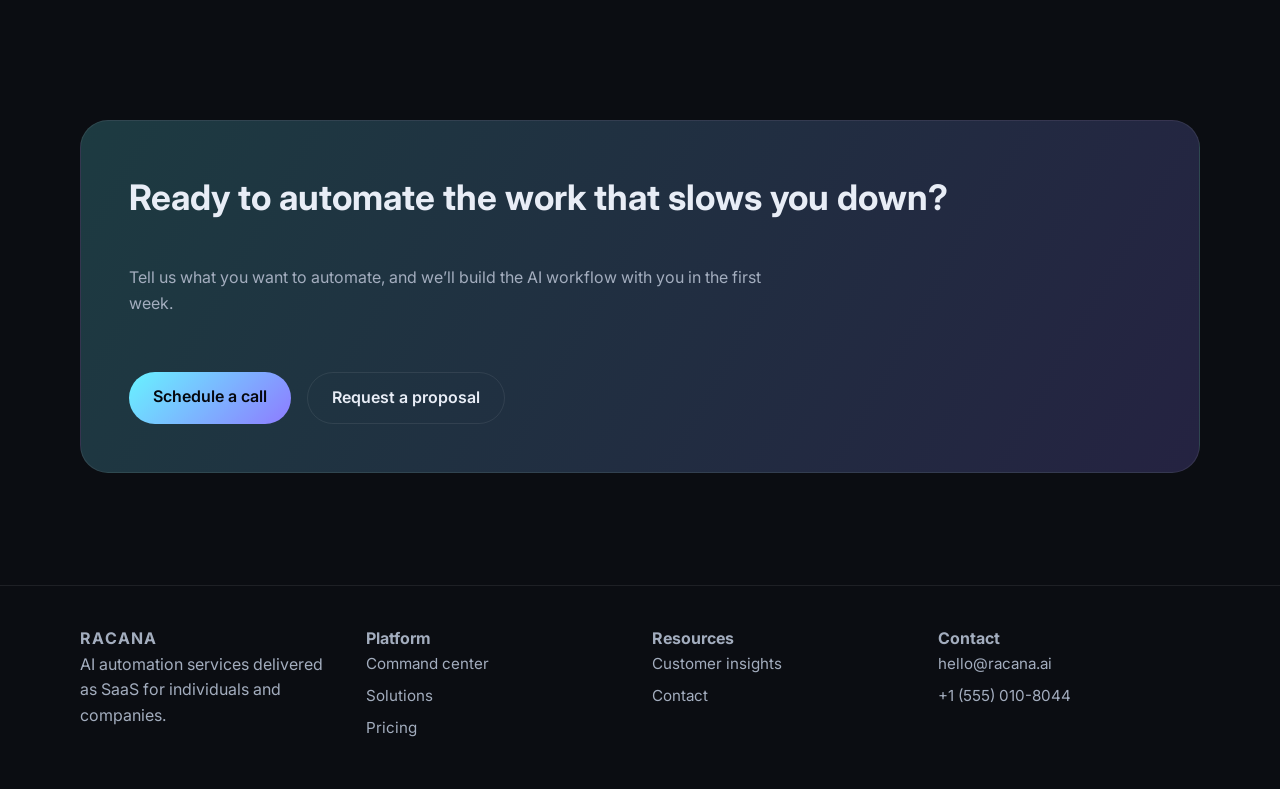
==== commit 106096a7: "Update hero panel with Jarvis content" ====
--- a/index.html
+++ b/index.html
@@ -41,24 +41,29 @@
         </div>
       </div>
       <div class="hero-panel">
-        <div>
-          <h3>Automation radar</h3>
-          <p>Track every workflow, signal, and AI action in real time with one secure control room.</p>
-        </div>
-        <div class="hero-metrics">
-          <div class="metric">
-            <span>72%</span>
-            <small>Average time saved per team</small>
-          </div>
-          <div class="metric">
-            <span>120+</span>
-            <small>Prebuilt workflows ready to deploy</small>
-          </div>
-          <div class="metric">
-            <span>24/7</span>
-            <small>Continuous AI monitoring</small>
-          </div>
-        </div>
+        <div class="hero-panel-header">
+          <div class="jarvis-logo" aria-hidden="true">
+            <span class="jarvis-core"></span>
+            <span class="jarvis-ring"></span>
+          </div>
+          <div>
+            <h3>Your Personal AI Agent for Complex and Routine Tasks</h3>
+            <p>
+              Delegate work with confidence. Send a single instruction and let your agent handle execution, monitoring,
+              and updates—so you can focus on what matters most.
+            </p>
+          </div>
+        </div>
+        <div class="hero-list">
+          <strong>What it can do:</strong>
+          <ul>
+            <li>Summarize and respond to large volumes of emails with context and accuracy</li>
+            <li>Monitor the internet and notify you of relevant changes in real time</li>
+            <li>Automate trading workflows based on predefined strategies</li>
+            <li>Deliver concise summaries of new content from your favorite creators</li>
+          </ul>
+        </div>
+        <p class="hero-footnote">Reliable. Precise. Designed to work for you, continuously.</p>
       </div>
     </section>
 
--- a/css/main.css
+++ b/css/main.css
@@ -123,6 +123,60 @@
   box-shadow: 0 30px 60px rgba(0, 0, 0, 0.35);
 }
 
+.hero-panel-header {
+  display: grid;
+  gap: 1.5rem;
+}
+
+.jarvis-logo {
+  width: 68px;
+  height: 68px;
+  border-radius: 50%;
+  position: relative;
+  background: radial-gradient(circle at center, rgba(104, 243, 255, 0.35), transparent 60%);
+  border: 1px solid rgba(104, 243, 255, 0.35);
+  box-shadow: 0 0 20px rgba(104, 243, 255, 0.35);
+  display: grid;
+  place-items: center;
+}
+
+.jarvis-core {
+  width: 18px;
+  height: 18px;
+  border-radius: 50%;
+  background: var(--accent);
+  box-shadow: 0 0 12px rgba(104, 243, 255, 0.8);
+}
+
+.jarvis-ring {
+  position: absolute;
+  inset: 10px;
+  border-radius: 50%;
+  border: 2px solid rgba(142, 123, 255, 0.6);
+  box-shadow: inset 0 0 10px rgba(142, 123, 255, 0.5);
+}
+
+.hero-list {
+  display: grid;
+  gap: 0.75rem;
+  color: var(--muted);
+}
+
+.hero-list strong {
+  color: var(--text);
+}
+
+.hero-list ul {
+  padding-left: 1.2rem;
+  display: grid;
+  gap: 0.5rem;
+}
+
+.hero-footnote {
+  color: var(--muted);
+  font-size: 0.95rem;
+}
+
 .hero-metrics {
   display: grid;
   grid-template-columns: repeat(auto-fit, minmax(160px, 1fr));
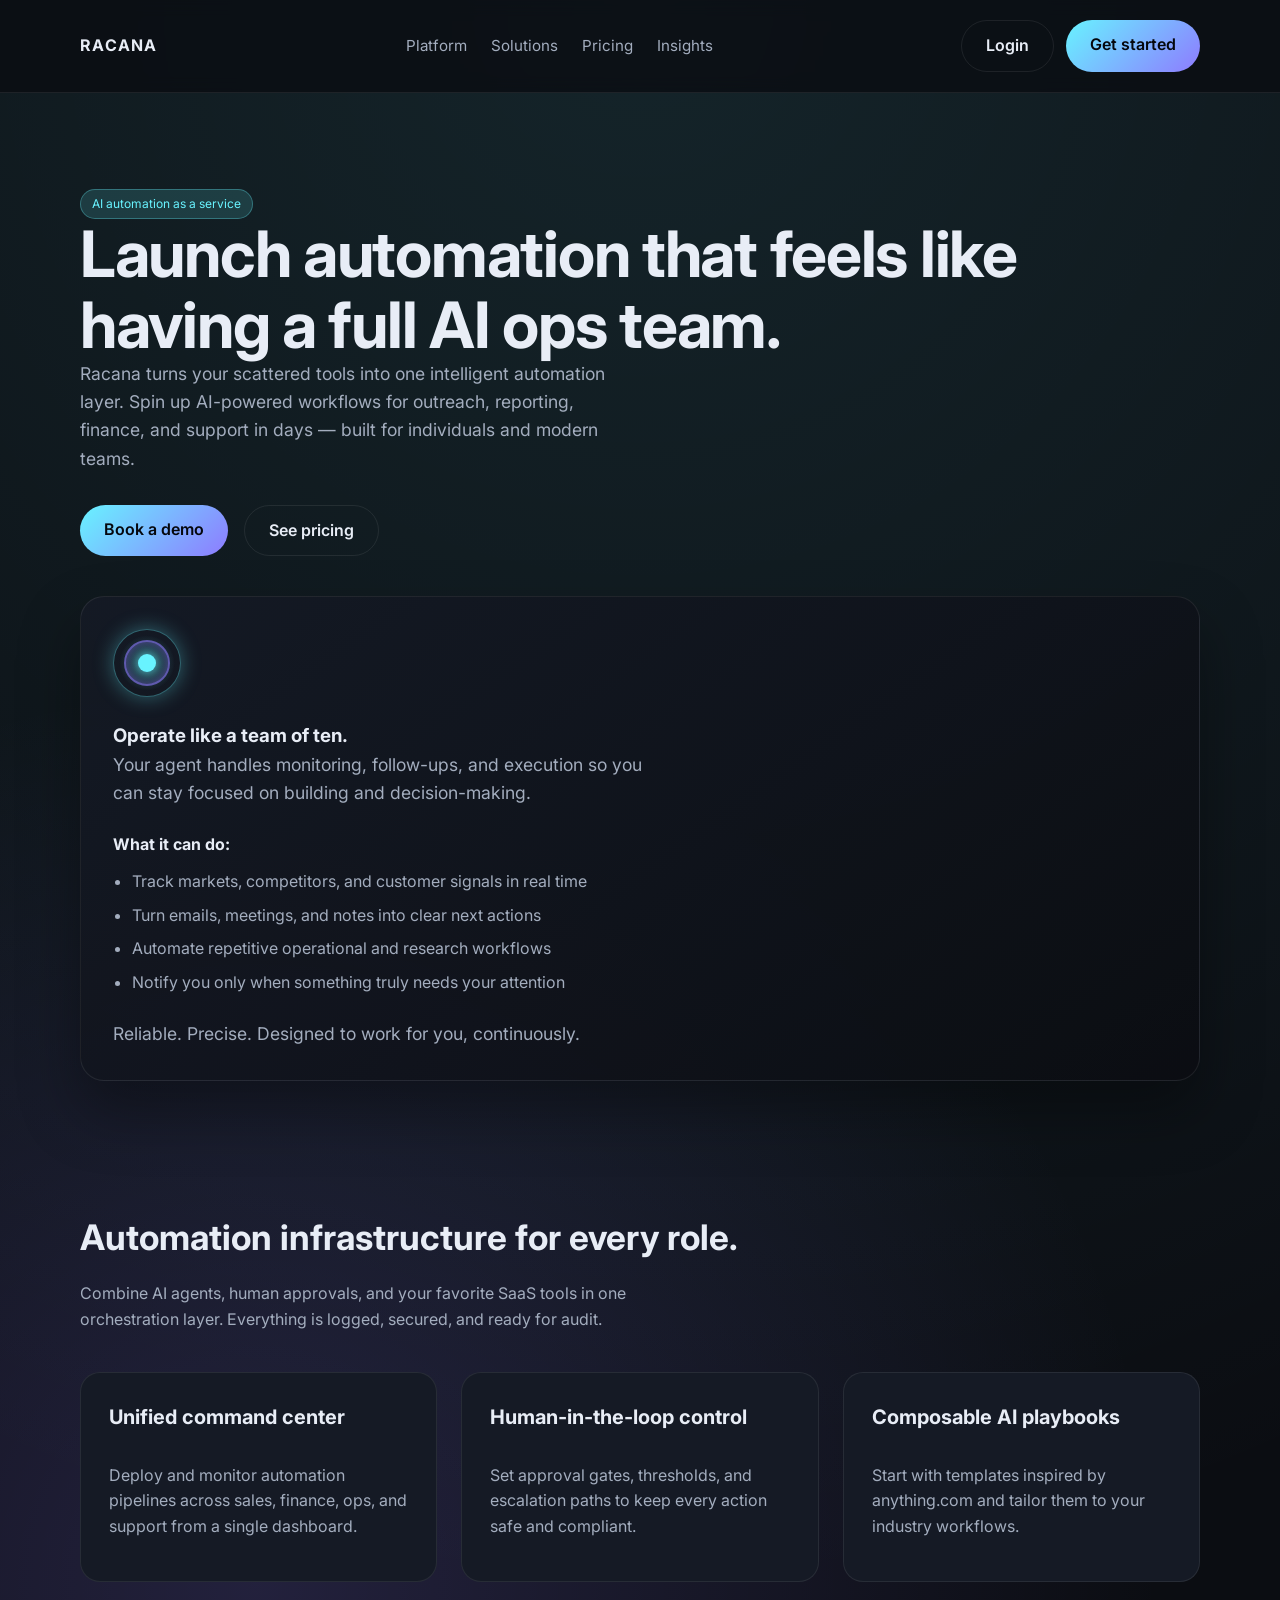
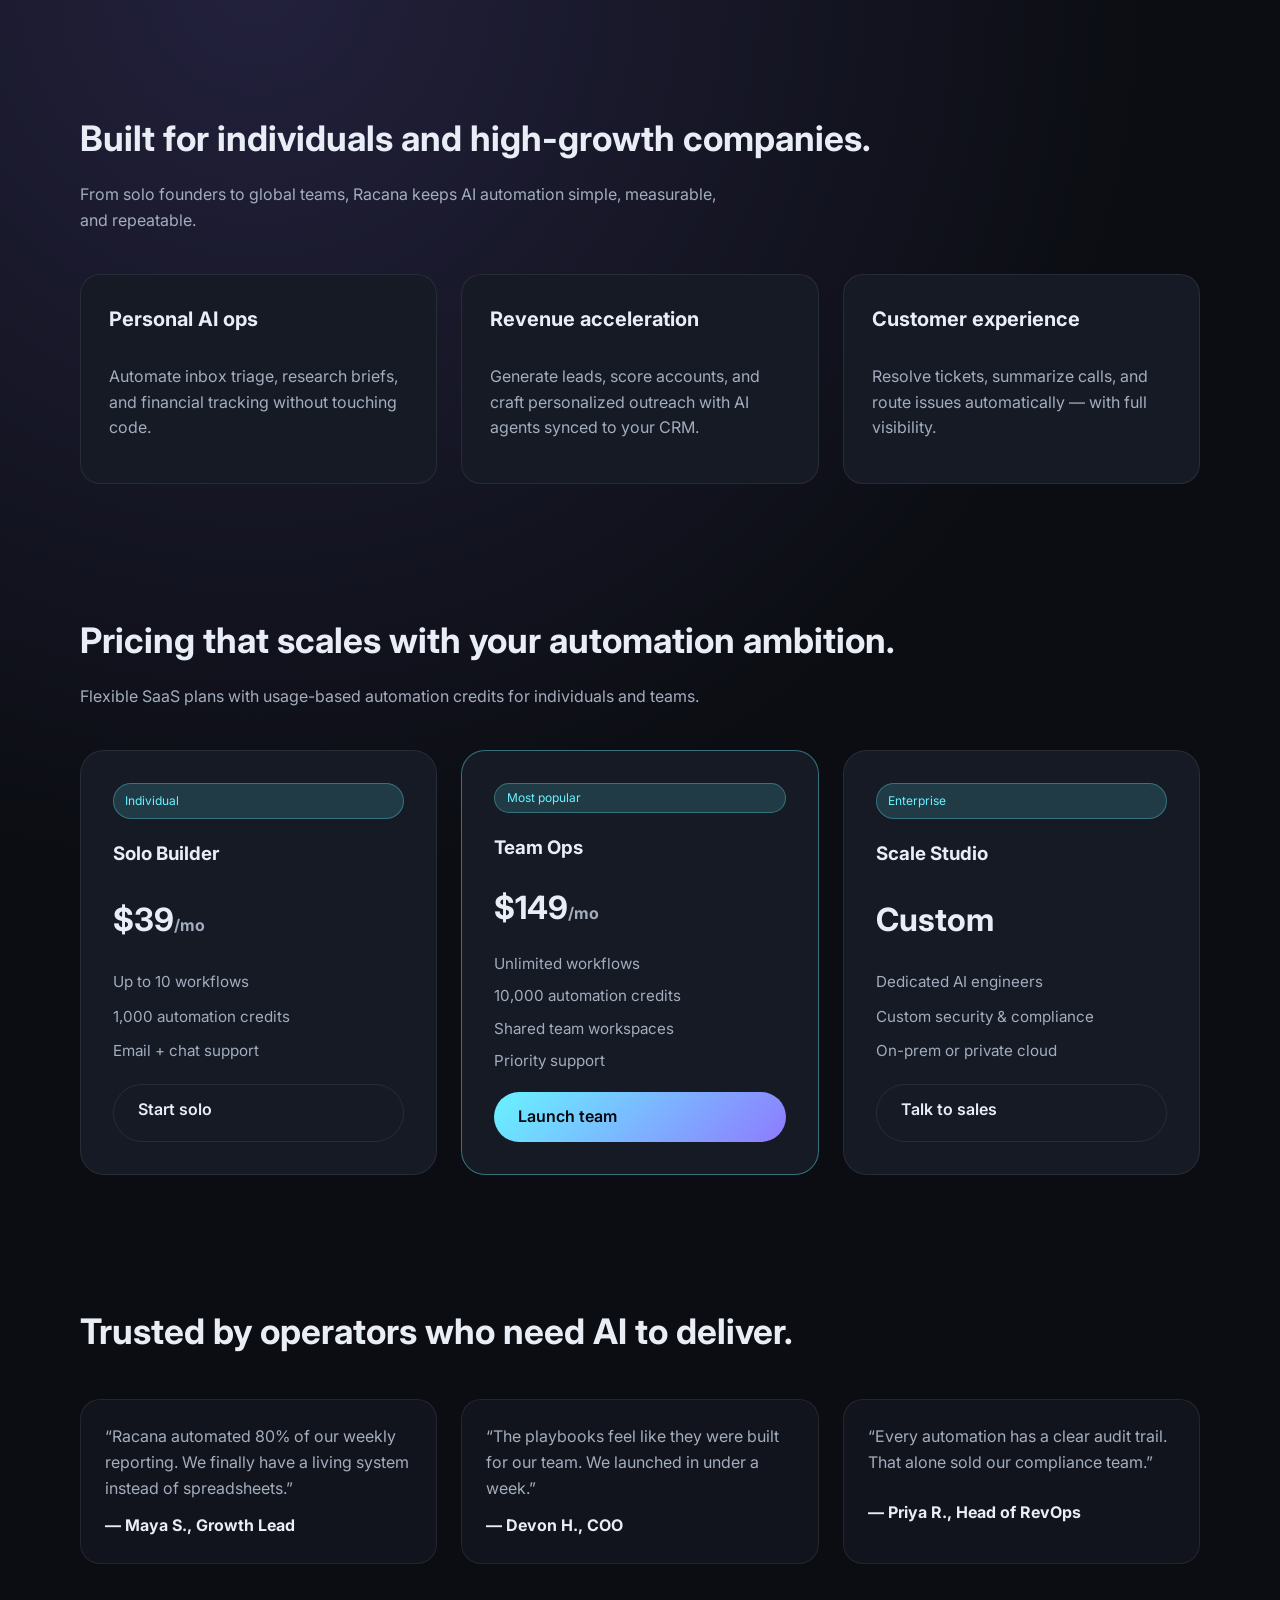
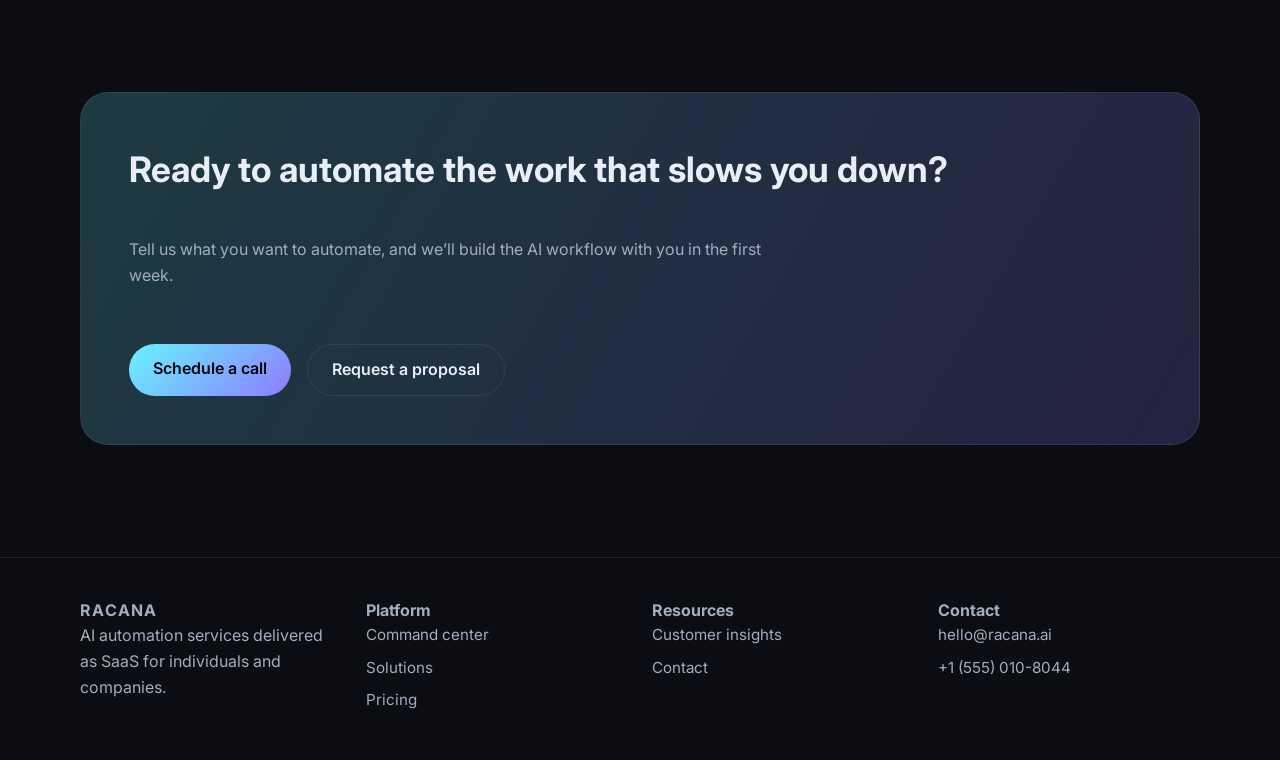
==== commit d8e32460: "Update hero panel copy" ====
--- a/index.html
+++ b/index.html
@@ -47,23 +47,25 @@
             <span class="jarvis-ring"></span>
           </div>
           <div>
-            <h3>Your Personal AI Agent for Complex and Routine Tasks</h3>
+            <h3>Operate like a team of ten.</h3>
             <p>
-              Delegate work with confidence. Send a single instruction and let your agent handle execution, monitoring,
-              and updates—so you can focus on what matters most.
+              Your agent handles monitoring, follow-ups, and execution so you can stay focused on building and
+              decision-making.
             </p>
           </div>
         </div>
         <div class="hero-list">
           <strong>What it can do:</strong>
           <ul>
-            <li>Summarize and respond to large volumes of emails with context and accuracy</li>
-            <li>Monitor the internet and notify you of relevant changes in real time</li>
-            <li>Automate trading workflows based on predefined strategies</li>
-            <li>Deliver concise summaries of new content from your favorite creators</li>
+            <li>Track markets, competitors, and customer signals in real time</li>
+            <li>Turn emails, meetings, and notes into clear next actions</li>
+            <li>Automate repetitive operational and research workflows</li>
+            <li>Notify you only when something truly needs your attention</li>
           </ul>
         </div>
-        <p class="hero-footnote">Reliable. Precise. Designed to work for you, continuously.</p>
+        <p class="hero-footnote">
+          Reliable. Precise. Designed to work for you, continuously.
+        </p>
       </div>
     </section>
 
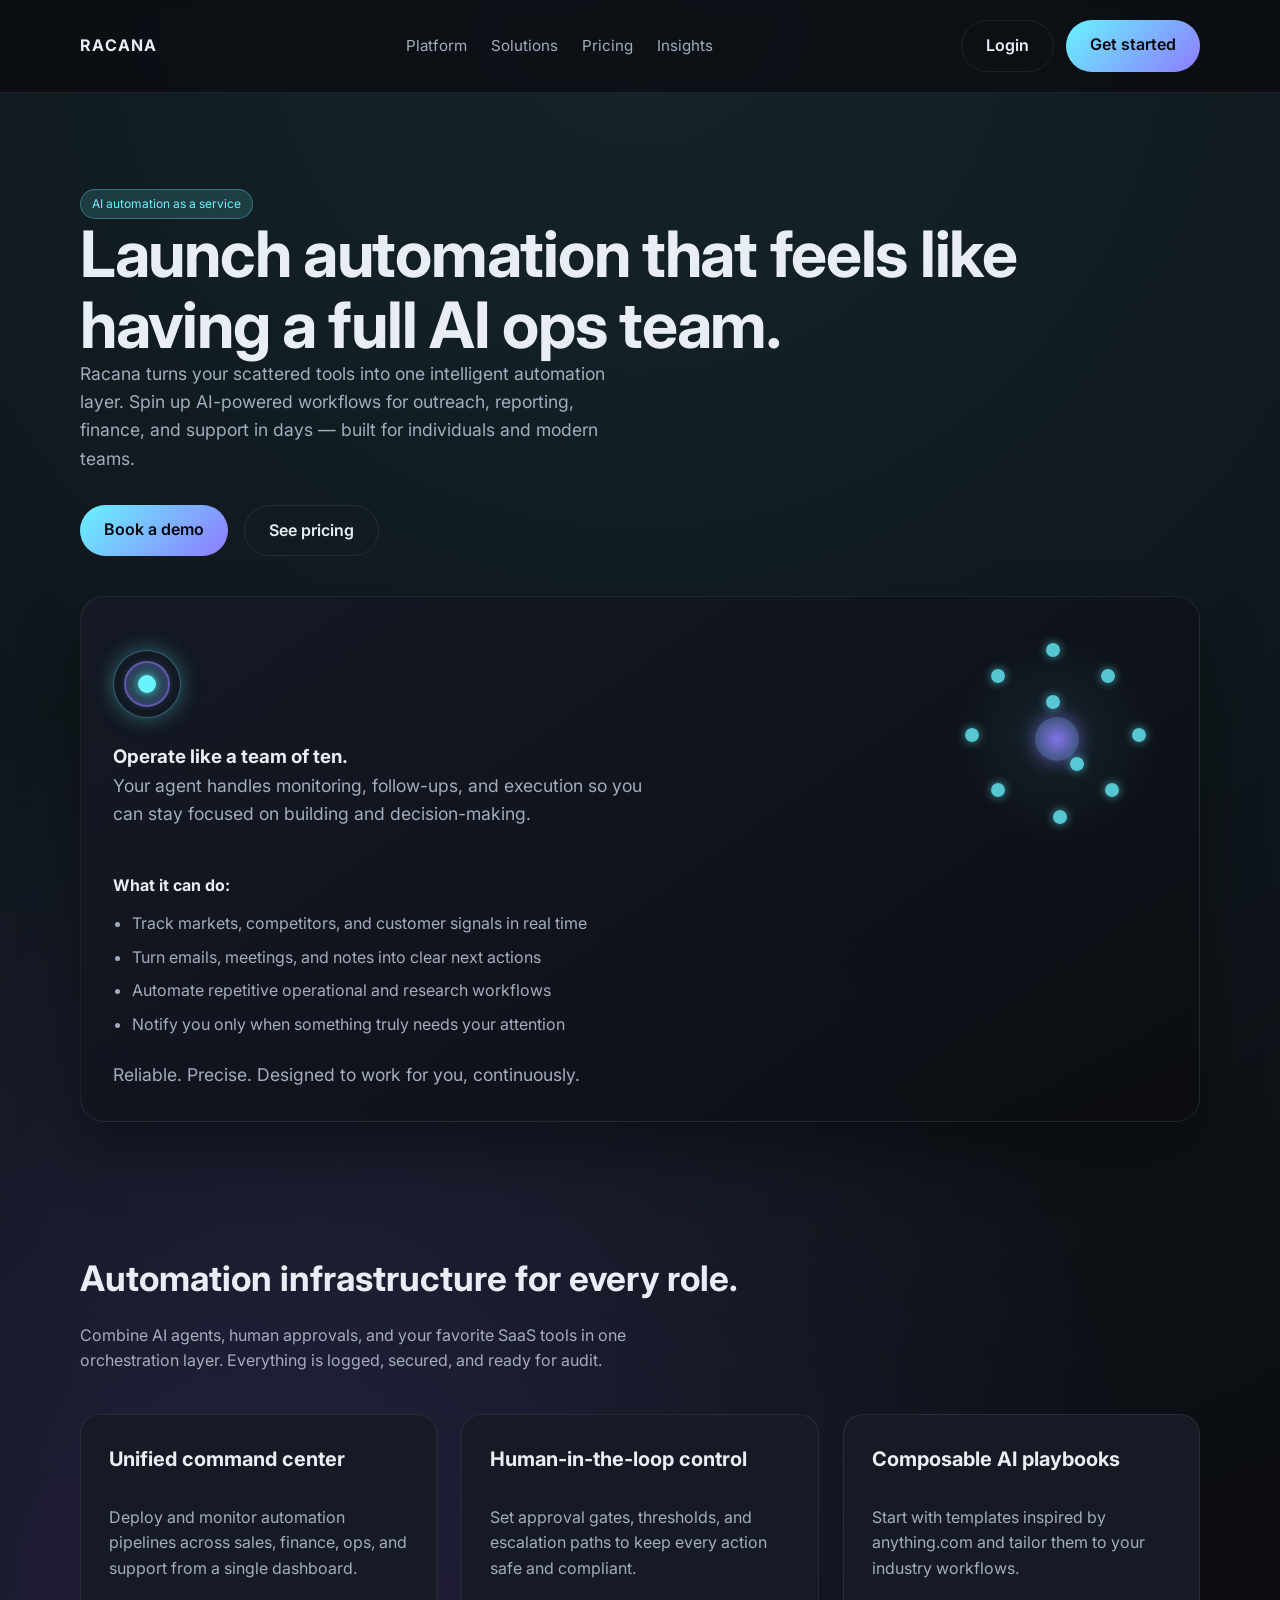
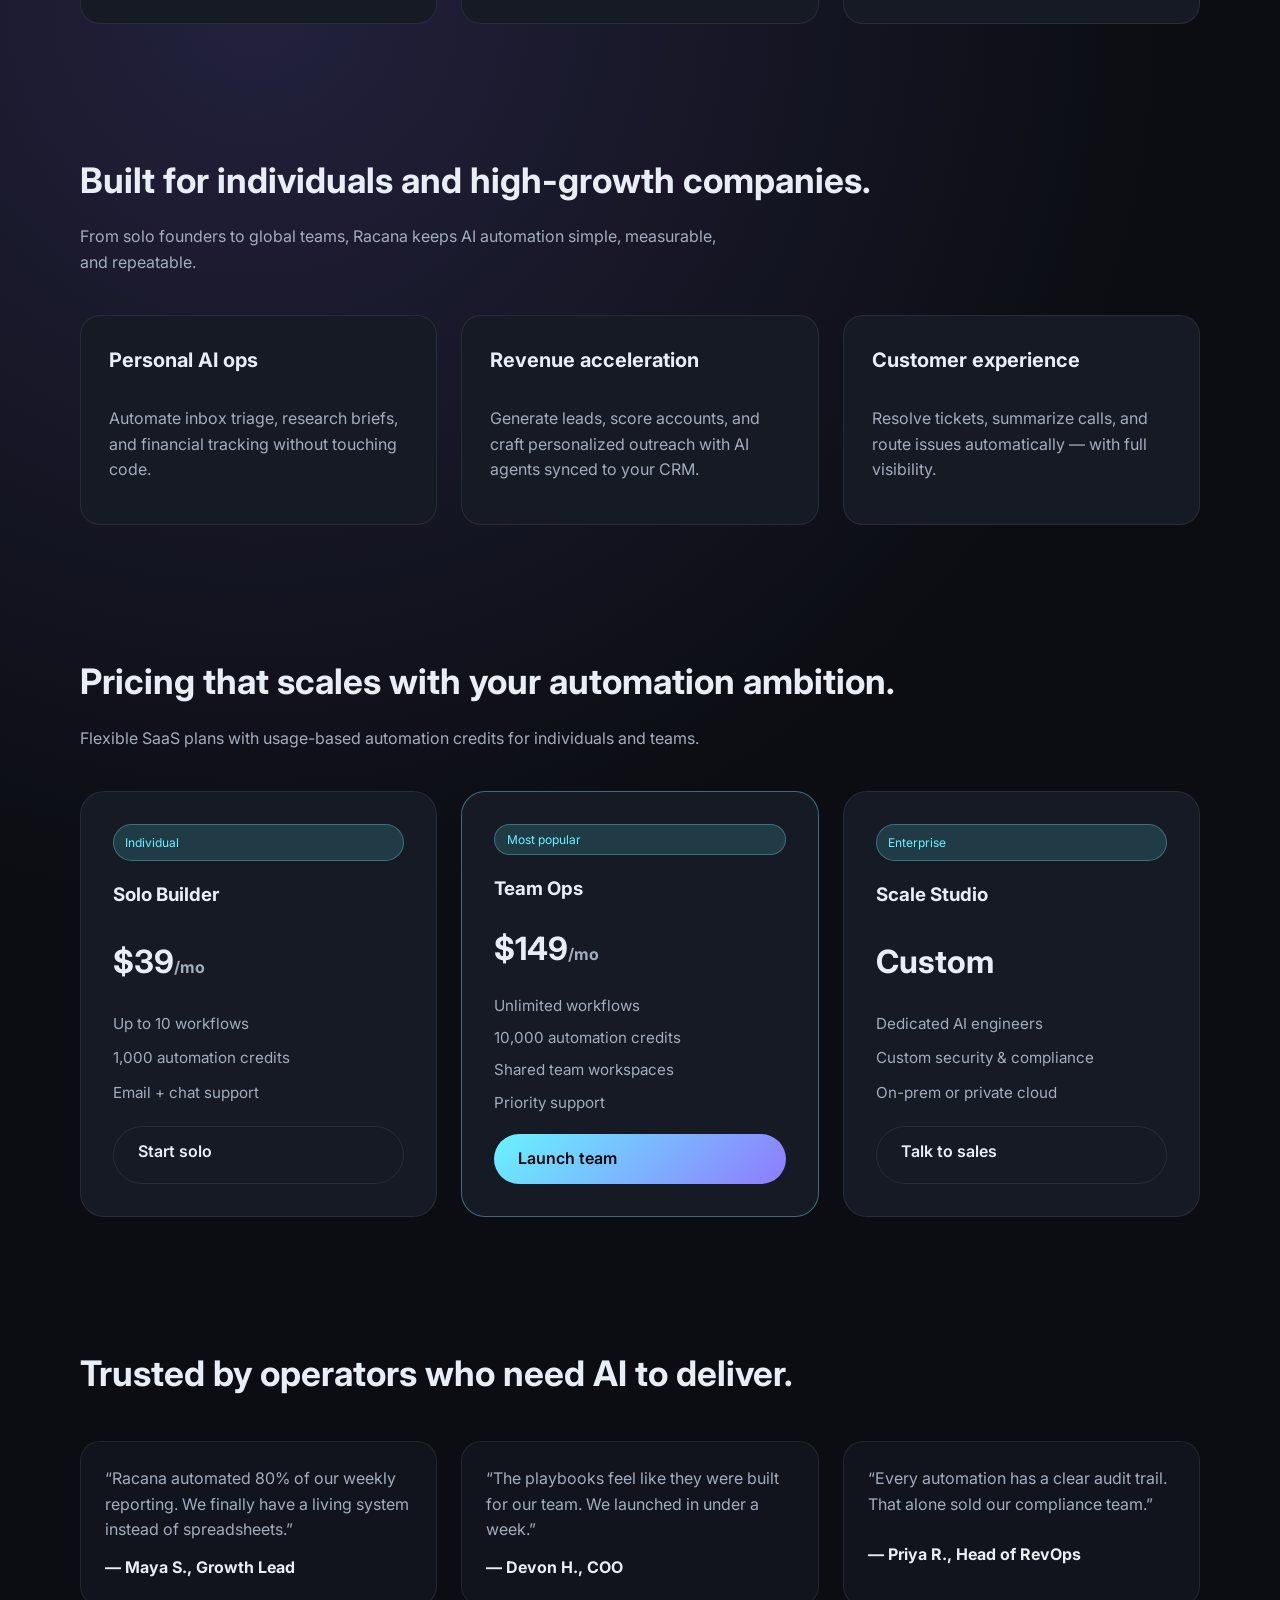
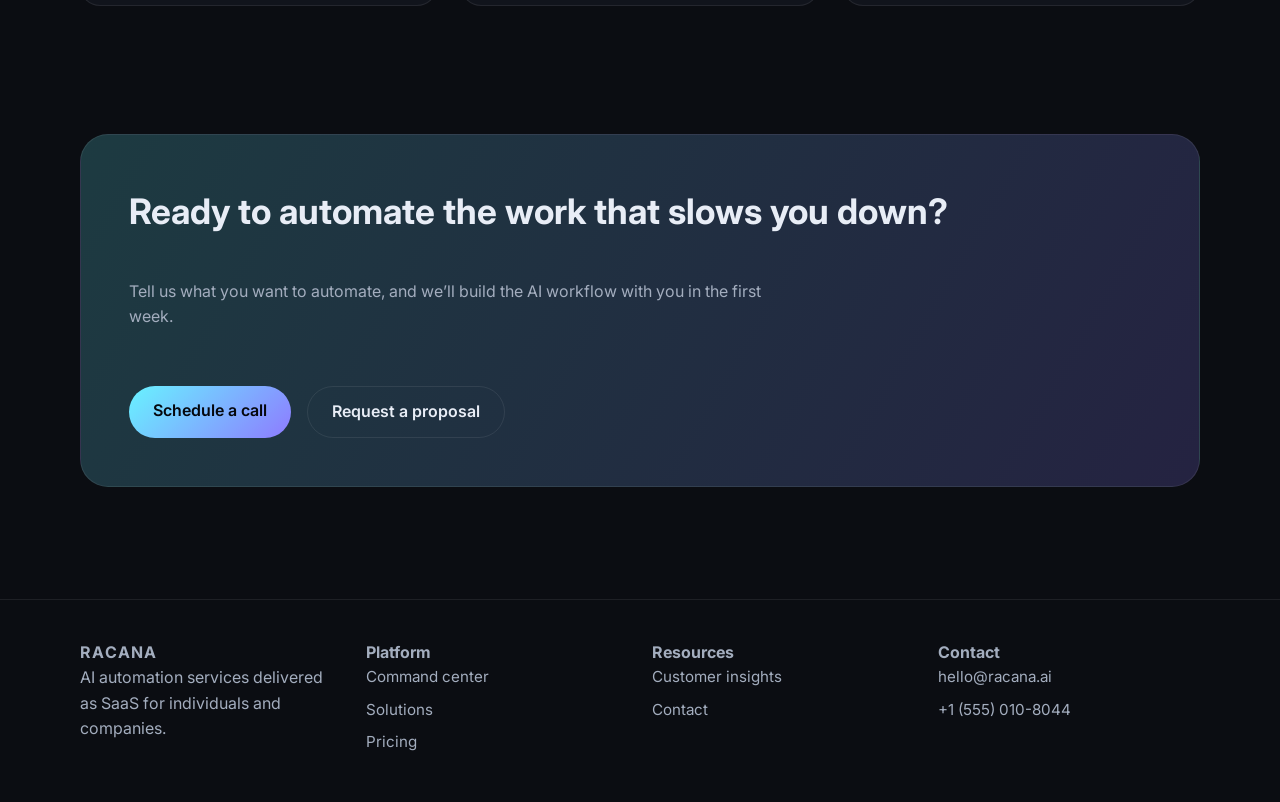
==== commit 571f782a: "Add team animation to hero panel" ====
--- a/index.html
+++ b/index.html
@@ -42,16 +42,31 @@
       </div>
       <div class="hero-panel">
         <div class="hero-panel-header">
-          <div class="jarvis-logo" aria-hidden="true">
-            <span class="jarvis-core"></span>
-            <span class="jarvis-ring"></span>
-          </div>
-          <div>
-            <h3>Operate like a team of ten.</h3>
-            <p>
-              Your agent handles monitoring, follow-ups, and execution so you can stay focused on building and
-              decision-making.
-            </p>
+          <div class="hero-panel-content">
+            <div class="jarvis-logo" aria-hidden="true">
+              <span class="jarvis-core"></span>
+              <span class="jarvis-ring"></span>
+            </div>
+            <div>
+              <h3>Operate like a team of ten.</h3>
+              <p>
+                Your agent handles monitoring, follow-ups, and execution so you can stay focused on building and
+                decision-making.
+              </p>
+            </div>
+          </div>
+          <div class="team-animation" aria-hidden="true">
+            <span class="team-core"></span>
+            <span class="team-node"></span>
+            <span class="team-node"></span>
+            <span class="team-node"></span>
+            <span class="team-node"></span>
+            <span class="team-node"></span>
+            <span class="team-node"></span>
+            <span class="team-node"></span>
+            <span class="team-node"></span>
+            <span class="team-node"></span>
+            <span class="team-node"></span>
           </div>
         </div>
         <div class="hero-list">
--- a/css/main.css
+++ b/css/main.css
@@ -125,6 +125,13 @@
 
 .hero-panel-header {
   display: grid;
+  grid-template-columns: minmax(0, 1.4fr) minmax(0, 1fr);
+  gap: 1.5rem;
+  align-items: center;
+}
+
+.hero-panel-content {
+  display: grid;
   gap: 1.5rem;
 }
 
@@ -154,6 +161,56 @@
   border-radius: 50%;
   border: 2px solid rgba(142, 123, 255, 0.6);
   box-shadow: inset 0 0 10px rgba(142, 123, 255, 0.5);
+}
+
+.team-animation {
+  position: relative;
+  width: min(220px, 100%);
+  aspect-ratio: 1;
+  margin-left: auto;
+  border-radius: 50%;
+  background: radial-gradient(circle at center, rgba(104, 243, 255, 0.08), transparent 65%);
+}
+
+.team-core {
+  position: absolute;
+  inset: 40%;
+  border-radius: 50%;
+  background: radial-gradient(circle at center, rgba(142, 123, 255, 0.9), rgba(104, 243, 255, 0.2));
+  box-shadow: 0 0 18px rgba(142, 123, 255, 0.6);
+}
+
+.team-node {
+  position: absolute;
+  width: 14px;
+  height: 14px;
+  border-radius: 50%;
+  background: rgba(104, 243, 255, 0.8);
+  box-shadow: 0 0 10px rgba(104, 243, 255, 0.6);
+  animation: pulse-node 2.4s ease-in-out infinite;
+}
+
+.team-node:nth-of-type(2) { top: 6%; left: 45%; animation-delay: 0s; }
+.team-node:nth-of-type(3) { top: 18%; left: 70%; animation-delay: 0.2s; }
+.team-node:nth-of-type(4) { top: 45%; left: 84%; animation-delay: 0.4s; }
+.team-node:nth-of-type(5) { top: 70%; left: 72%; animation-delay: 0.6s; }
+.team-node:nth-of-type(6) { top: 82%; left: 48%; animation-delay: 0.8s; }
+.team-node:nth-of-type(7) { top: 70%; left: 20%; animation-delay: 1s; }
+.team-node:nth-of-type(8) { top: 45%; left: 8%; animation-delay: 1.2s; }
+.team-node:nth-of-type(9) { top: 18%; left: 20%; animation-delay: 1.4s; }
+.team-node:nth-of-type(10) { top: 30%; left: 45%; animation-delay: 1.6s; }
+.team-node:nth-of-type(11) { top: 58%; left: 56%; animation-delay: 1.8s; }
+
+@keyframes pulse-node {
+  0%,
+  100% {
+    transform: scale(0.9);
+    opacity: 0.65;
+  }
+  50% {
+    transform: scale(1.15);
+    opacity: 1;
+  }
 }
 
 .hero-list {
@@ -316,6 +373,14 @@
     display: none;
   }
 
+  .hero-panel-header {
+    grid-template-columns: 1fr;
+  }
+
+  .team-animation {
+    margin: 0 auto;
+  }
+
   .hero {
     padding-top: 4rem;
   }
